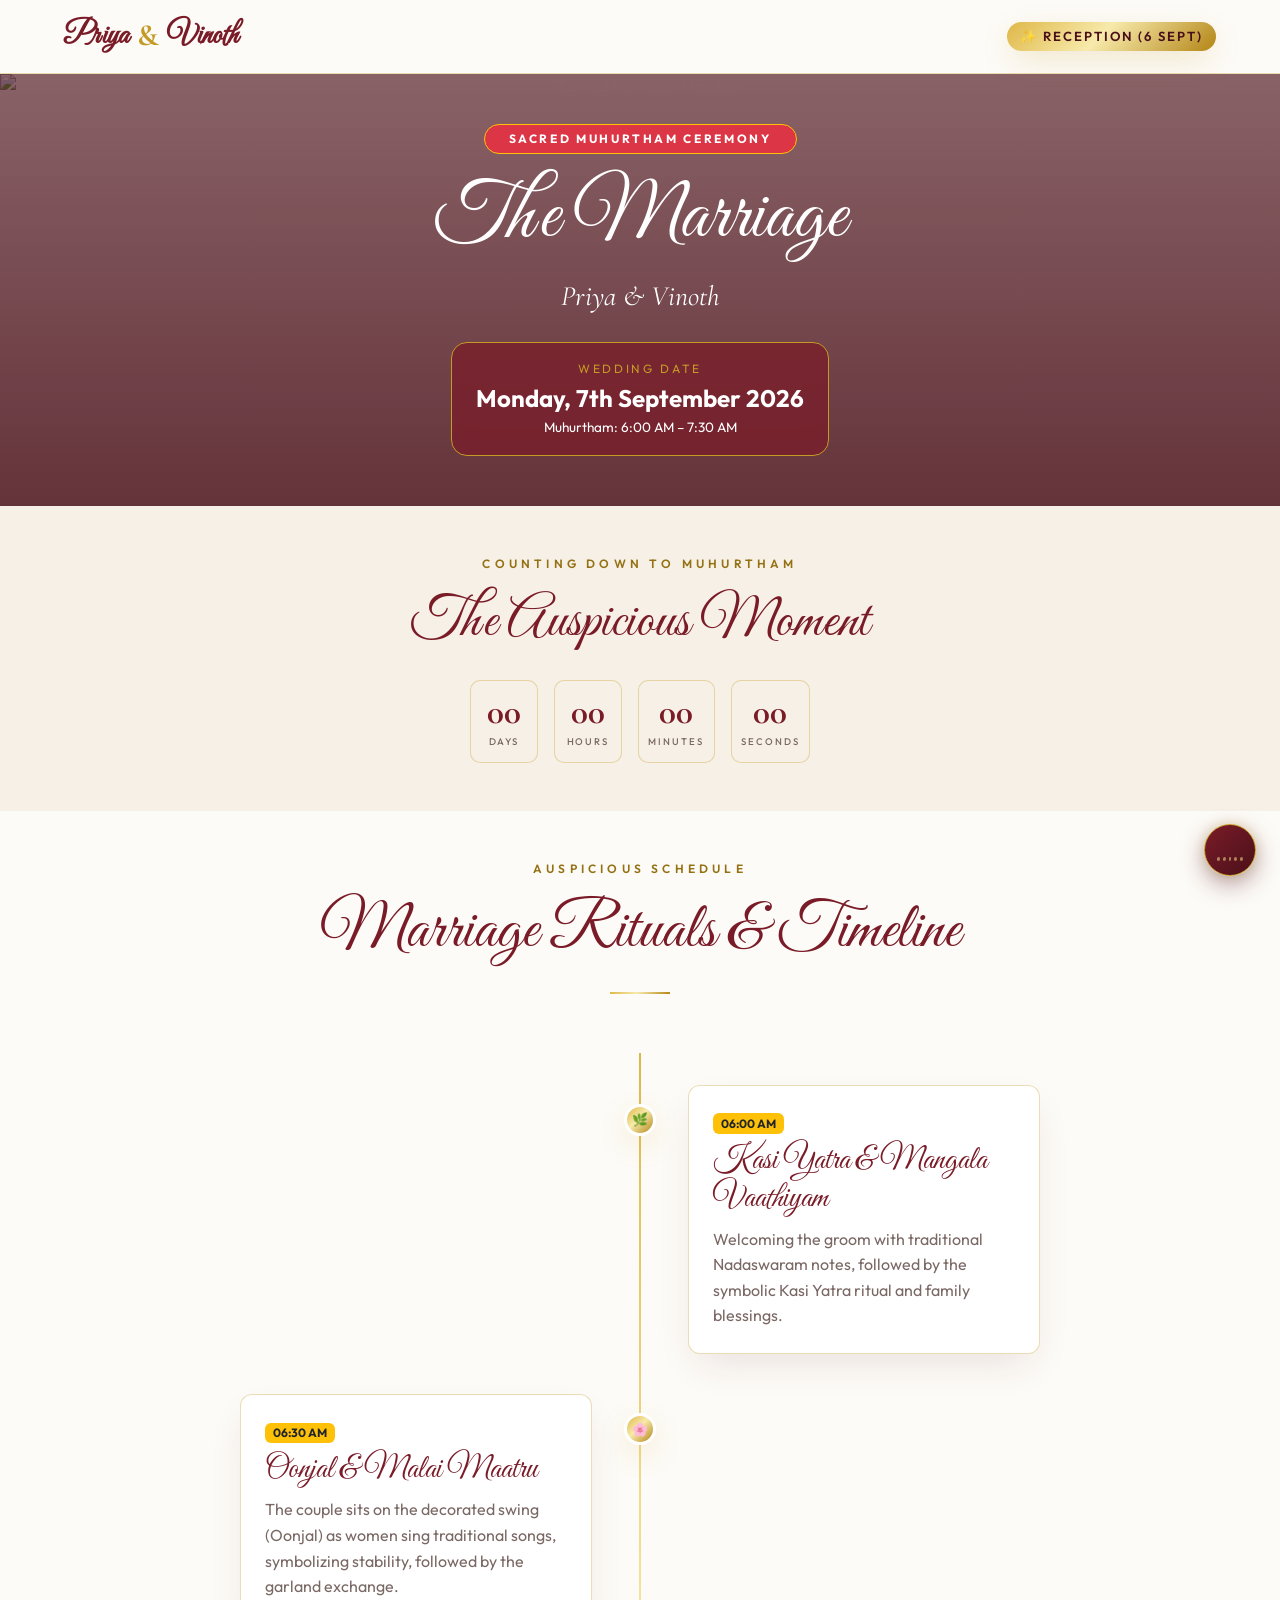
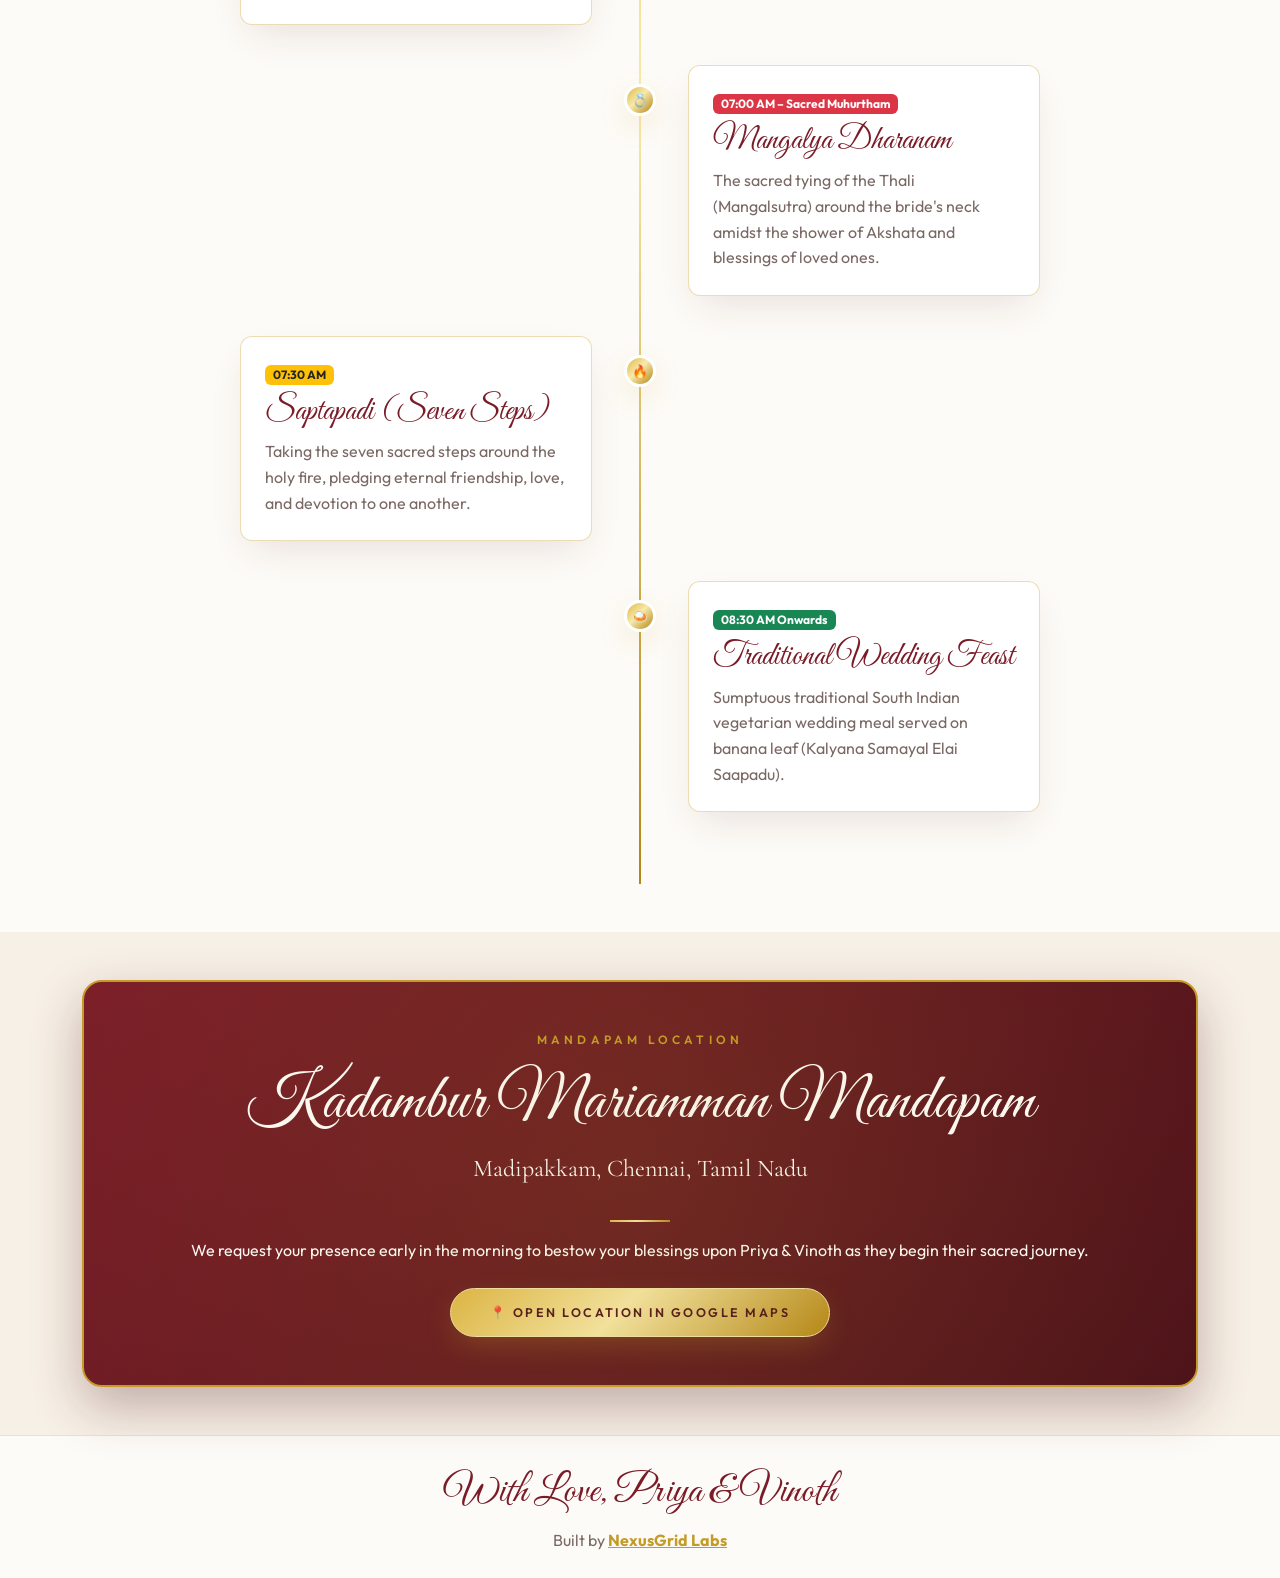
==== marriage.html @ 91f2aab3 "first commit" ====
<!DOCTYPE html>
<html lang="en">
<head>
  <meta charset="UTF-8" />
  <meta name="viewport" content="width=device-width, initial-scale=1.0" />
  <title>Sacred Marriage Ceremony · Priya &amp; Vinoth · 7 Sept 2026</title>
  <meta name="description" content="Join us for the sacred wedding ceremony of Priya and Vinoth on Monday, 7th September 2026 at Kadambur Mariamman Mandapam, Madipakkam, Chennai." />

  <!-- Google Fonts -->
  <link rel="preconnect" href="https://fonts.googleapis.com" />
  <link rel="preconnect" href="https://fonts.gstatic.com" crossorigin />
  <link href="https://fonts.googleapis.com/css2?family=Cinzel+Decorative:wght@600;700&family=Cormorant+Garamond:ital,wght@0,400;0,600;1,400&family=Great+Vibes&family=Outfit:wght@300;400;500;600&display=swap" rel="stylesheet" />

  <!-- Bootstrap 5 -->
  <link rel="stylesheet" href="https://cdn.jsdelivr.net/npm/bootstrap@5.3.3/dist/css/bootstrap.min.css" />

  <!-- Custom styles -->
  <link rel="stylesheet" href="css/style.css" />

  <link rel="icon" href="assets/favicon.ico" />
</head>
<body>

<!-- ═══════════════════════════════════════════════════════
     HEADER NAVIGATION
═══════════════════════════════════════════════════════ -->
<header class="wedding-header">
  <nav class="wedding-nav">
    <a href="index.html" class="nav-brand">
      Priya <span class="amp">&amp;</span> Vinoth
    </a>
    <ul class="nav-links">
      <!-- <li><a href="index.html" class="nav-link-item">Home</a></li> -->
      <li><a href="reception.html" class="nav-link-item nav-badge-reception">✨ Reception (6 Sept)</a></li>
      <!-- <li><a href="marriage.html" class="nav-link-item nav-badge-marriage active">💍 Marriage (7 Sept)</a></li> -->
      <!-- <li><a href="celebration.html" class="nav-link-item">❤️ Guest Book</a></li> -->
    </ul>
  </nav>
</header>


<!-- ═══════════════════════════════════════════════════════
     MARRIAGE HERO BANNER
═══════════════════════════════════════════════════════ -->
<section class="page-hero">
  <img src="assets/images/marriage-hero.png" alt="Sacred Marriage Mandap" />
  <div class="page-hero-overlay"></div>

  <div class="page-hero-content">
    <span class="badge bg-danger px-4 py-2 rounded-pill text-uppercase tracking-widest mb-3 border border-warning">
      Sacred Muhurtham Ceremony
    </span>
    <h1 class="font-script display-1 text-white mb-2">The Marriage</h1>
    <div class="font-serif fs-3 text-gold-light fst-italic">Priya &amp; Vinoth</div>

    <div class="d-inline-flex align-items-center gap-3 mt-4 px-4 py-3 rounded-4" 
         style="background: rgba(122, 28, 40, 0.75); backdrop-filter: blur(10px); border: 1.5px solid var(--gold);">
      <div>
        <div class="tracking-widest text-uppercase text-gold" style="font-size: 0.75rem;">Wedding Date</div>
        <div class="font-body fs-4 text-white fw-bold">Monday, 7th September 2026</div>
        <div class="text-white opacity-85" style="font-size: 0.85rem;">Muhurtham: 6:00 AM – 7:30 AM</div>
      </div>
    </div>
  </div>
</section>


<!-- ═══════════════════════════════════════════════════════
     MARRIAGE COUNTDOWN
═══════════════════════════════════════════════════════ -->
<section class="py-5" style="background: var(--cream);">
  <div class="container text-center">
    <p class="section-label">Counting Down To Muhurtham</p>
    <h2 class="font-script display-4 text-primary">The Auspicious Moment</h2>
    
    <div class="d-flex flex-wrap justify-content-center gap-3 mt-4">
      <div class="countdown-box">
        <div class="countdown-value" id="m-days">00</div>
        <div class="countdown-label">Days</div>
      </div>
      <div class="countdown-box">
        <div class="countdown-value" id="m-hours">00</div>
        <div class="countdown-label">Hours</div>
      </div>
      <div class="countdown-box">
        <div class="countdown-value" id="m-minutes">00</div>
        <div class="countdown-label">Minutes</div>
      </div>
      <div class="countdown-box">
        <div class="countdown-value" id="m-seconds">00</div>
        <div class="countdown-label">Seconds</div>
      </div>
    </div>
  </div>
</section>


<!-- ═══════════════════════════════════════════════════════
     RITUALS TIMELINE
═══════════════════════════════════════════════════════ -->
<section class="py-5">
  <div class="container">
    <div class="text-center mb-5">
      <p class="section-label">Auspicious Schedule</p>
      <h2 class="font-script display-3 text-primary">Marriage Rituals &amp; Timeline</h2>
      <div class="gold-line"></div>
    </div>

    <div class="ritual-timeline">

      <!-- 1: Kasi Yatra -->
      <div class="timeline-item">
        <div class="timeline-dot">🌿</div>
        <div class="timeline-content">
          <div class="badge bg-warning text-dark mb-2">06:00 AM</div>
          <h3 class="font-script fs-2 text-primary">Kasi Yatra &amp; Mangala Vaathiyam</h3>
          <p class="text-muted-fg mb-0">
            Welcoming the groom with traditional Nadaswaram notes, followed by the symbolic Kasi Yatra ritual and family blessings.
          </p>
        </div>
      </div>

      <!-- 2: Oonjal -->
      <div class="timeline-item">
        <div class="timeline-dot">🌸</div>
        <div class="timeline-content">
          <div class="badge bg-warning text-dark mb-2">06:30 AM</div>
          <h3 class="font-script fs-2 text-primary">Oonjal &amp; Malai Maatru</h3>
          <p class="text-muted-fg mb-0">
            The couple sits on the decorated swing (Oonjal) as women sing traditional songs, symbolizing stability, followed by the garland exchange.
          </p>
        </div>
      </div>

      <!-- 3: Muhurtham -->
      <div class="timeline-item">
        <div class="timeline-dot">💍</div>
        <div class="timeline-content">
          <div class="badge bg-danger text-white mb-2">07:00 AM – Sacred Muhurtham</div>
          <h3 class="font-script fs-2 text-primary">Mangalya Dharanam</h3>
          <p class="text-muted-fg mb-0">
            The sacred tying of the Thali (Mangalsutra) around the bride's neck amidst the shower of Akshata and blessings of loved ones.
          </p>
        </div>
      </div>

      <!-- 4: Saptapadi -->
      <div class="timeline-item">
        <div class="timeline-dot">🔥</div>
        <div class="timeline-content">
          <div class="badge bg-warning text-dark mb-2">07:30 AM</div>
          <h3 class="font-script fs-2 text-primary">Saptapadi (Seven Steps)</h3>
          <p class="text-muted-fg mb-0">
            Taking the seven sacred steps around the holy fire, pledging eternal friendship, love, and devotion to one another.
          </p>
        </div>
      </div>

      <!-- 5: Feast -->
      <div class="timeline-item">
        <div class="timeline-dot">🍛</div>
        <div class="timeline-content">
          <div class="badge bg-success text-white mb-2">08:30 AM Onwards</div>
          <h3 class="font-script fs-2 text-primary">Traditional Wedding Feast</h3>
          <p class="text-muted-fg mb-0">
            Sumptuous traditional South Indian vegetarian wedding meal served on banana leaf (Kalyana Samayal Elai Saapadu).
          </p>
        </div>
      </div>

    </div>
  </div>
</section>


<!-- ═══════════════════════════════════════════════════════
     VENUE & MAPS
═══════════════════════════════════════════════════════ -->
<section class="py-5" style="background: var(--cream);">
  <div class="container text-center">
    <div class="venue-card">
      <p class="section-label text-gold">Mandapam Location</p>
      <h2 class="font-script display-3 text-white">Kadambur Mariamman Mandapam</h2>
      <p class="font-serif fs-4 text-white opacity-90 mb-3">Madipakkam, Chennai, Tamil Nadu</p>
      <div class="gold-line my-3"></div>
      <p class="text-gold-light max-w-600 mx-auto mb-4">
        We request your presence early in the morning to bestow your blessings upon Priya &amp; Vinoth as they begin their sacred journey.
      </p>

      <a href="https://maps.google.com/?q=Kadambur+Mariamman+Mandapam+Madipakkam+Chennai" target="_blank" rel="noopener" class="btn-gold">
        📍 Open Location in Google Maps
      </a>
    </div>
  </div>
</section>


<!-- ═══════════════════════════════════════════════════════
     FOOTER & NAV
═══════════════════════════════════════════════════════ -->
  <footer class="py-4 text-center border-top">
    <div class="font-script fs-1 text-primary">With Love, Priya &amp; Vinoth</div>
    <div class="text-muted-fg bold mt-1">Built by <strong><a href="https://nexusgrid.com" target="_blank"
        rel="noopener noreferrer" class="text-decoration-underline" style="color: var(--gold); ">NexusGrid Labs</a></strong></div>
  </footer>

<!-- Background Music Toggle Icon -->
<div id="music-player" role="button" aria-label="Toggle background music" tabindex="0">
  <div id="music-bars">
    <div class="mbar paused"></div>
    <div class="mbar paused"></div>
    <div class="mbar paused"></div>
    <div class="mbar paused"></div>
    <div class="mbar paused"></div>
  </div>
</div>

<!-- Bootstrap JS -->
<script src="https://cdn.jsdelivr.net/npm/bootstrap@5.3.3/dist/js/bootstrap.bundle.min.js"></script>
<!-- Audio Engine -->
<script src="js/audio-player.js"></script>

<script>
  (function() {
    const MARRIAGE_DATE = new Date('2026-09-07T06:00:00');
    function pad(n) { return String(n).padStart(2, '0'); }
    function tick() {
      const diff = Math.max(0, MARRIAGE_DATE.getTime() - Date.now());
      document.getElementById('m-days').textContent    = pad(Math.floor(diff / 86400000));
      document.getElementById('m-hours').textContent   = pad(Math.floor((diff / 3600000) % 24));
      document.getElementById('m-minutes').textContent = pad(Math.floor((diff / 60000) % 60));
      document.getElementById('m-seconds').textContent = pad(Math.floor((diff / 1000) % 60));
    }
    tick();
    setInterval(tick, 1000);
  })();
</script>
</body>
</html>
---- css/style.css ----
/* ============================================================
   Priya & Vinoth Wedding Invitation – Premium CSS Design System
   ============================================================ */

/* ── Design Tokens ── */
:root {
  --primary:           #7a1c28; /* Royal Crimson Maroon */
  --primary-dark:      #4a1019;
  --primary-light:     #9e2a3b;
  --background:        #fdfbf7; /* Silk Cream */
  --foreground:        #2d1b18;
  --muted-foreground:  #7a6864;
  --gold:              #c59b27; /* Rich Royal Gold */
  --gold-light:        #f3e5ab;
  --gold-dark:         #947113;
  --blush:             #ebd5d0;
  --cream:             #f7f0e6;
  --cream-card:        #ffffff;
  --border-gold:       rgba(197, 155, 39, 0.35);
  
  --gradient-gold:     linear-gradient(135deg, #dfb747 0%, #f7eaab 45%, #b38515 100%);
  --gradient-royal:    linear-gradient(135deg, #7a1c28 0%, #4a1019 100%);
  --gradient-blush:    linear-gradient(135deg, #f7ede8 0%, #edd9d4 100%);
  
  --shadow-card:       0 16px 40px -10px rgba(74, 16, 25, 0.12);
  --shadow-gold:       0 10px 30px -5px rgba(197, 155, 39, 0.3);
  --shadow-envelope:   0 25px 50px -12px rgba(60, 10, 20, 0.35);

  --font-display:      'Cinzel Decorative', 'Cormorant Garamond', serif;
  --font-serif:        'Cormorant Garamond', Georgia, serif;
  --font-script:       'Great Vibes', cursive;
  --font-body:         'Outfit', -apple-system, sans-serif;
}

/* ── Base ── */
*, *::before, *::after { box-sizing: border-box; }

html {
  scroll-behavior: smooth;
  font-size: 16px;
}

body {
  background-color: var(--background);
  color: var(--foreground);
  font-family: var(--font-body);
  margin: 0;
  padding: 0;
  min-height: 100vh;
  overflow-x: hidden;
  line-height: 1.6;
}

/* ── Typography Utilities ── */
.font-script  { font-family: var(--font-script); }
.font-display { font-family: var(--font-display); }
.font-serif   { font-family: var(--font-serif); }

.text-gold    { color: var(--gold) !important; }
.text-primary { color: var(--primary) !important; }
.text-muted-fg{ color: var(--muted-foreground) !important; }

.tracking-widest { letter-spacing: 0.22em; }
.tracking-ultra  { letter-spacing: 0.4em; }

/* ── Global Header / Navigation ── */
.wedding-header {
  position: sticky;
  top: 0;
  z-index: 1000;
  background: rgba(253, 251, 247, 0.88);
  backdrop-filter: blur(14px);
  -webkit-backdrop-filter: blur(14px);
  border-bottom: 1px solid var(--border-gold);
  transition: all 0.3s ease;
}

.wedding-nav {
  display: flex;
  align-items: center;
  justify-content: space-between;
  padding: 0.75rem 1.5rem;
  max-width: 1200px;
  margin: 0 auto;
}

.nav-brand {
  font-family: var(--font-script);
  font-size: 1.9rem;
  color: var(--primary);
  text-decoration: none;
  font-weight: bold;
  display: flex;
  align-items: center;
  gap: 0.5rem;
}

.nav-brand span.amp {
  color: var(--gold);
  font-family: var(--font-serif);
}

.nav-links {
  display: flex;
  align-items: center;
  gap: 1.5rem;
  list-style: none;
  margin: 0;
  padding: 0;
}

.nav-link-item {
  font-family: var(--font-body);
  font-size: 0.82rem;
  text-transform: uppercase;
  letter-spacing: 0.15em;
  color: var(--foreground);
  text-decoration: none;
  padding: 0.4rem 0.8rem;
  border-radius: 20px;
  transition: all 0.25s ease;
  font-weight: 500;
}

.nav-link-item:hover, .nav-link-item.active {
  color: var(--primary);
  background: rgba(197, 155, 39, 0.12);
  border: 1px solid var(--border-gold);
}

.nav-badge-marriage {
  background: var(--gradient-royal);
  color: #ffffff !important;
  box-shadow: 0 4px 12px rgba(122, 28, 40, 0.25);
}

.nav-badge-reception {
  background: var(--gradient-gold);
  color: var(--primary-dark) !important;
  box-shadow: var(--shadow-gold);
  font-weight: 600;
}

/* ── Gold Buttons ── */
.btn-gold {
  background: var(--gradient-gold);
  color: var(--primary-dark);
  border: 1px solid var(--gold-light);
  border-radius: 9999px;
  letter-spacing: 0.2em;
  font-size: 0.78rem;
  font-weight: 600;
  text-transform: uppercase;
  padding: 0.85rem 2.4rem;
  transition: all 0.3s cubic-bezier(0.2, 0.8, 0.2, 1);
  box-shadow: var(--shadow-gold);
  cursor: pointer;
  display: inline-flex;
  align-items: center;
  justify-content: center;
  gap: 0.5rem;
  text-decoration: none;
}

.btn-gold:hover {
  transform: translateY(-3px) scale(1.03);
  box-shadow: 0 12px 28px rgba(197, 155, 39, 0.45);
  color: var(--primary-dark);
}

.btn-royal {
  background: var(--gradient-royal);
  color: #ffffff;
  border: 1px solid rgba(255, 255, 255, 0.2);
  border-radius: 9999px;
  letter-spacing: 0.2em;
  font-size: 0.78rem;
  font-weight: 600;
  text-transform: uppercase;
  padding: 0.85rem 2.4rem;
  transition: all 0.3s ease;
  box-shadow: 0 8px 24px rgba(122, 28, 40, 0.3);
  cursor: pointer;
  display: inline-flex;
  align-items: center;
  justify-content: center;
  gap: 0.5rem;
  text-decoration: none;
}

.btn-royal:hover {
  transform: translateY(-3px) scale(1.03);
  box-shadow: 0 12px 28px rgba(122, 28, 40, 0.5);
  color: #ffffff;
}

.btn-outline-gold {
  background: transparent;
  color: var(--primary);
  border: 1.5px solid var(--gold);
  border-radius: 9999px;
  letter-spacing: 0.2em;
  font-size: 0.75rem;
  font-weight: 600;
  text-transform: uppercase;
  padding: 0.75rem 2rem;
  transition: all 0.25s ease;
  text-decoration: none;
  display: inline-flex;
  align-items: center;
  justify-content: center;
  gap: 0.5rem;
}

.btn-outline-gold:hover {
  background: var(--gold);
  color: var(--primary-dark);
  box-shadow: var(--shadow-gold);
}

/* ── Gold Ornaments & Lines ── */
.gold-line {
  display: inline-block;
  width: 60px;
  height: 2px;
  background: var(--gradient-gold);
  vertical-align: middle;
}

.gold-divider {
  display: flex;
  align-items: center;
  justify-content: center;
  gap: 1rem;
  margin: 1.5rem 0;
}

.gold-divider span.icon {
  color: var(--gold);
  font-size: 1.2rem;
}

.section-label {
  font-size: 0.75rem;
  letter-spacing: 0.35em;
  text-transform: uppercase;
  color: var(--gold-dark);
  font-weight: 600;
}

/* ── Floating Music Player Icon ── */
#music-player {
  position: fixed;
  bottom: 1.5rem;
  right: 1.5rem;
  z-index: 9999;
  width: 52px;
  height: 52px;
  border-radius: 50%;
  background: var(--gradient-royal, linear-gradient(135deg, #7a1c28 0%, #4a1019 100%));
  border: 1.5px solid var(--gold, #c59b27);
  box-shadow: 0 8px 24px rgba(74, 16, 25, 0.4), 0 0 12px rgba(197, 155, 39, 0.25);
  display: flex;
  align-items: center;
  justify-content: center;
  cursor: pointer;
  transition: all 0.3s cubic-bezier(0.2, 0.8, 0.2, 1);
  outline: none;
  user-select: none;
}

#music-player:hover,
#music-player:focus-visible {
  transform: scale(1.1);
  box-shadow: 0 12px 30px rgba(74, 16, 25, 0.55), 0 0 18px rgba(197, 155, 39, 0.45);
}

#music-bars {
  display: flex;
  align-items: flex-end;
  justify-content: center;
  gap: 3px;
  height: 22px;
  width: 26px;
}

.mbar {
  width: 3px;
  height: 22px;
  background: var(--gradient-gold, linear-gradient(180deg, #f7eaab 0%, #c59b27 100%));
  border-radius: 3px;
  transition: height 0.3s ease, opacity 0.3s ease;
}

/* Playing state animations for equalizer bars */
.mbar:not(.paused):nth-child(1) { animation: mbarEqualizer1 0.8s ease-in-out infinite alternate; }
.mbar:not(.paused):nth-child(2) { animation: mbarEqualizer2 0.6s ease-in-out infinite alternate 0.15s; }
.mbar:not(.paused):nth-child(3) { animation: mbarEqualizer3 1.0s ease-in-out infinite alternate 0.3s; }
.mbar:not(.paused):nth-child(4) { animation: mbarEqualizer4 0.7s ease-in-out infinite alternate 0.1s; }
.mbar:not(.paused):nth-child(5) { animation: mbarEqualizer5 0.9s ease-in-out infinite alternate 0.25s; }

/* Paused state for equalizer bars */
.mbar.paused {
  animation: none !important;
  height: 4px !important;
  opacity: 0.55;
}

@keyframes mbarEqualizer1 { 0% { height: 4px; } 100% { height: 20px; } }
@keyframes mbarEqualizer2 { 0% { height: 20px; } 100% { height: 6px; } }
@keyframes mbarEqualizer3 { 0% { height: 8px; } 100% { height: 22px; } }
@keyframes mbarEqualizer4 { 0% { height: 21px; } 100% { height: 5px; } }
@keyframes mbarEqualizer5 { 0% { height: 6px; } 100% { height: 18px; } }

/* ── Hero Section (Home) ── */
.hero-section {
  position: relative;
  min-height: 90vh;
  display: flex;
  align-items: center;
  justify-content: center;
  text-align: center;
  padding: 3rem 1rem;
  overflow: hidden;
}

.hero-bg {
  position: absolute;
  inset: 0;
  background-size: cover;
  background-position: center;
  filter: blur(2px) brightness(0.9);
  opacity: 0.25;
  z-index: 0;
}

.hero-overlay {
  position: absolute;
  inset: 0;
  background: radial-gradient(circle at center, rgba(253, 251, 247, 0.6) 0%, rgba(253, 251, 247, 0.95) 100%);
  z-index: 1;
}

.hero-content {
  position: relative;
  z-index: 2;
  max-width: 750px;
  width: 100%;
}

/* ── Floating Petals ── */
.petal {
  position: absolute;
  font-size: 1.4rem;
  color: rgba(229, 169, 169, 0.6);
  pointer-events: none;
  animation: floatPetal 8s linear infinite;
  z-index: 1;
}

@keyframes floatPetal {
  0% { transform: translateY(-10vh) rotate(0deg) scale(0.8); opacity: 0; }
  10% { opacity: 0.8; }
  90% { opacity: 0.8; }
  100% { transform: translateY(105vh) rotate(360deg) scale(1.2); opacity: 0; }
}

/* ── Envelope Stage ── */
.envelope-stage {
  perspective: 1200px;
  width: min(440px, 92vw);
  height: 290px;
  margin: 0 auto;
  position: relative;
}

.env-card {
  position: absolute;
  inset: 18px;
  background: #ffffff;
  border-radius: 12px;
  border: 1px solid var(--border-gold);
  box-shadow: var(--shadow-card);
  display: flex;
  flex-direction: column;
  align-items: center;
  justify-content: center;
  z-index: 1;
  transition: transform 1.1s cubic-bezier(0.34, 1.56, 0.64, 1);
  transform: translateY(0) scale(0.98);
}

.env-card.open {
  transform: translateY(-240px) scale(1.05);
  z-index: 5;
}

.env-body {
  position: absolute;
  inset: 0;
  border-radius: 12px;
  background: var(--gradient-blush);
  border: 1px solid var(--border-gold);
  box-shadow: var(--shadow-envelope);
  z-index: 2;
}

.env-flap {
  position: absolute;
  top: 0; left: 0; right: 0;
  height: 52%;
  transform-origin: top center;
  transition: transform 0.8s ease-in-out;
  background: linear-gradient(135deg, #e5a9a9, #c57b7b);
  clip-path: polygon(0 0, 100% 0, 50% 100%);
  box-shadow: 0 4px 15px rgba(0,0,0,0.15);
  z-index: 3;
}

.env-flap.open {
  transform: rotateX(-180deg);
  z-index: 1;
  box-shadow: none;
}

.env-seal {
  position: absolute;
  left: 50%;
  top: 44%;
  transform: translate(-50%, -50%);
  width: 68px;
  height: 68px;
  border-radius: 50%;
  background: radial-gradient(circle at 35% 35%, #a82d3f, #54111c);
  border: 2px solid var(--gold);
  box-shadow: 0 8px 24px rgba(84, 17, 28, 0.5), inset 0 -3px 8px rgba(0,0,0,0.3);
  color: var(--gold-light);
  font-size: 1.6rem;
  border: none;
  cursor: pointer;
  z-index: 4;
  transition: all 0.3s ease;
  animation: pulseSeal 2s infinite alternate;
}

.env-seal:hover {
  transform: translate(-50%, -50%) scale(1.12);
  box-shadow: 0 12px 30px rgba(84, 17, 28, 0.7);
}

@keyframes pulseSeal {
  0% { box-shadow: 0 6px 20px rgba(122, 28, 40, 0.4); }
  100% { box-shadow: 0 12px 32px rgba(122, 28, 40, 0.8), 0 0 15px var(--gold); }
}

/* ── Section States ── */
#invite-initial  { display: block; }
#invite-details  { display: none; }
#post-hero-sections { display: none; }

#invite-details.show  { display: block; }
#post-hero-sections.show { display: block; }

.fade-in-up {
  animation: fadeInUp 0.8s cubic-bezier(0.16, 1, 0.3, 1) both;
}

@keyframes fadeInUp {
  from { opacity: 0; transform: translateY(40px); }
  to   { opacity: 1; transform: translateY(0); }
}

/* ── Dual Countdown Cards ── */
.countdown-section {
  padding: 3.5rem 1rem;
  background: linear-gradient(180deg, var(--background) 0%, var(--cream) 100%);
}

.event-countdown-wrapper {
  background: #ffffff;
  border: 1px solid var(--border-gold);
  border-radius: 16px;
  padding: 2rem 1.5rem;
  box-shadow: var(--shadow-card);
  height: 100%;
}

.countdown-box-grid {
  display: flex;
  justify-content: center;
  gap: 0.75rem;
  margin-top: 1.25rem;
}

.countdown-box {
  background: var(--cream);
  border: 1px solid var(--border-gold);
  border-radius: 10px;
  padding: 0.8rem 0.6rem;
  min-width: 68px;
  text-align: center;
}

.countdown-value {
  font-family: var(--font-serif);
  font-size: 2.2rem;
  font-weight: 700;
  color: var(--primary);
  line-height: 1;
}

.countdown-label {
  font-size: 0.6rem;
  letter-spacing: 0.2em;
  text-transform: uppercase;
  color: var(--muted-foreground);
  margin-top: 0.3rem;
  font-weight: 500;
}

/* ── Event Navigation Cards ── */
.event-card {
  background: #ffffff;
  border: 1.5px solid var(--border-gold);
  border-radius: 16px;
  overflow: hidden;
  box-shadow: var(--shadow-card);
  transition: all 0.35s ease;
  height: 100%;
  display: flex;
  flex-direction: column;
}

.event-card:hover {
  transform: translateY(-8px);
  border-color: var(--gold);
  box-shadow: 0 20px 40px rgba(122, 28, 40, 0.18);
}

.event-card-img-wrapper {
  position: relative;
  height: 220px;
  overflow: hidden;
}

.event-card-img-wrapper img {
  width: 100%;
  height: 100%;
  object-fit: cover;
  transition: transform 0.6s ease;
}

.event-card:hover .event-card-img-wrapper img {
  transform: scale(1.08);
}

.event-card-badge {
  position: absolute;
  top: 1rem;
  right: 1rem;
  background: rgba(122, 28, 40, 0.85);
  backdrop-filter: blur(8px);
  color: var(--gold-light);
  padding: 0.4rem 0.9rem;
  border-radius: 20px;
  font-size: 0.72rem;
  letter-spacing: 0.15em;
  text-transform: uppercase;
  border: 1px solid var(--gold);
}

.event-card-body {
  padding: 1.8rem;
  display: flex;
  flex-direction: column;
  flex-grow: 1;
}

/* ── Venue Card ── */
.venue-card {
  background: var(--gradient-royal);
  color: #ffffff;
  border: 2px solid var(--gold);
  border-radius: 20px;
  padding: 3rem 2rem;
  box-shadow: 0 20px 50px rgba(74, 16, 25, 0.3);
  position: relative;
  overflow: hidden;
}

.venue-card::before {
  content: '';
  position: absolute;
  top: -50%; left: -50%;
  width: 200%; height: 200%;
  background: radial-gradient(circle, rgba(197, 155, 39, 0.15) 0%, transparent 60%);
  pointer-events: none;
}

/* ── Dedicated Page Hero Headers ── */
.page-hero {
  position: relative;
  min-height: 48vh;
  display: flex;
  align-items: center;
  justify-content: center;
  text-align: center;
  color: #ffffff;
  overflow: hidden;
}

.page-hero img {
  position: absolute;
  inset: 0;
  width: 100%;
  height: 100%;
  object-fit: cover;
}

.page-hero-overlay {
  position: absolute;
  inset: 0;
  background: linear-gradient(180deg, rgba(74, 16, 25, 0.65) 0%, rgba(74, 16, 25, 0.85) 100%);
}

.page-hero-content {
  position: relative;
  z-index: 2;
  max-width: 800px;
  padding: 3rem 1.5rem;
}

/* ── Ritual & Event Timeline ── */
.ritual-timeline {
  position: relative;
  max-width: 800px;
  margin: 0 auto;
  padding: 2rem 0;
}

.ritual-timeline::before {
  content: '';
  position: absolute;
  left: 50%;
  top: 0;
  bottom: 0;
  width: 2px;
  background: var(--gradient-gold);
  transform: translateX(-50%);
}

.timeline-item {
  position: relative;
  margin-bottom: 2.5rem;
  display: flex;
  justify-content: flex-end;
  padding-left: 50%;
}

.timeline-item:nth-child(even) {
  justify-content: flex-start;
  padding-left: 0;
  padding-right: 50%;
}

.timeline-dot {
  position: absolute;
  left: 50%;
  top: 1.2rem;
  transform: translateX(-50%);
  width: 32px;
  height: 32px;
  border-radius: 50%;
  background: var(--gradient-gold);
  border: 3px solid #ffffff;
  box-shadow: var(--shadow-gold);
  display: flex;
  align-items: center;
  justify-content: center;
  font-size: 0.8rem;
  z-index: 2;
}

.timeline-content {
  background: #ffffff;
  border: 1px solid var(--border-gold);
  border-radius: 12px;
  padding: 1.5rem;
  box-shadow: var(--shadow-card);
  width: 88%;
}

/* ── Guest Book ── */
.wish-item {
  background: #ffffff;
  border: 1px solid var(--border-gold);
  border-radius: 12px;
  padding: 1.25rem 1.5rem;
  box-shadow: var(--shadow-card);
  margin-bottom: 1rem;
}

.wish-author {
  font-weight: 600;
  color: var(--primary);
  font-size: 1.05rem;
}

.wish-time {
  font-size: 0.72rem;
  color: var(--muted-foreground);
}

.wish-text {
  font-family: var(--font-serif);
  font-style: italic;
  font-size: 1.05rem;
  color: var(--foreground);
  margin-top: 0.5rem;
}

/* ── Forms ── */
.wedding-input {
  background: var(--cream);
  border: 1.5px solid var(--border-gold);
  border-radius: 8px;
  padding: 0.85rem 1.1rem;
  width: 100%;
  font-family: var(--font-body);
  font-size: 0.95rem;
  color: var(--foreground);
  outline: none;
  transition: all 0.25s ease;
}

.wedding-input:focus {
  background: #ffffff;
  border-color: var(--gold);
  box-shadow: 0 0 0 3px rgba(197, 155, 39, 0.2);
}

/* ── Media Queries ── */
@media (max-width: 768px) {
  .wedding-nav {
    flex-direction: column;
    gap: 0.8rem;
  }
  
  .nav-links {
    gap: 0.5rem;
    flex-wrap: wrap;
    justify-content: center;
  }

  .nav-link-item {
    font-size: 0.72rem;
    padding: 0.3rem 0.6rem;
  }

  .ritual-timeline::before {
    left: 20px;
  }

  .timeline-item, .timeline-item:nth-child(even) {
    padding-left: 50px;
    padding-right: 0;
    justify-content: flex-start;
  }

  .timeline-dot {
    left: 20px;
  }

  .timeline-content {
    width: 100%;
  }

  #music-player {
    bottom: 1rem;
    right: 1rem;
    width: 46px;
    height: 46px;
  }
}
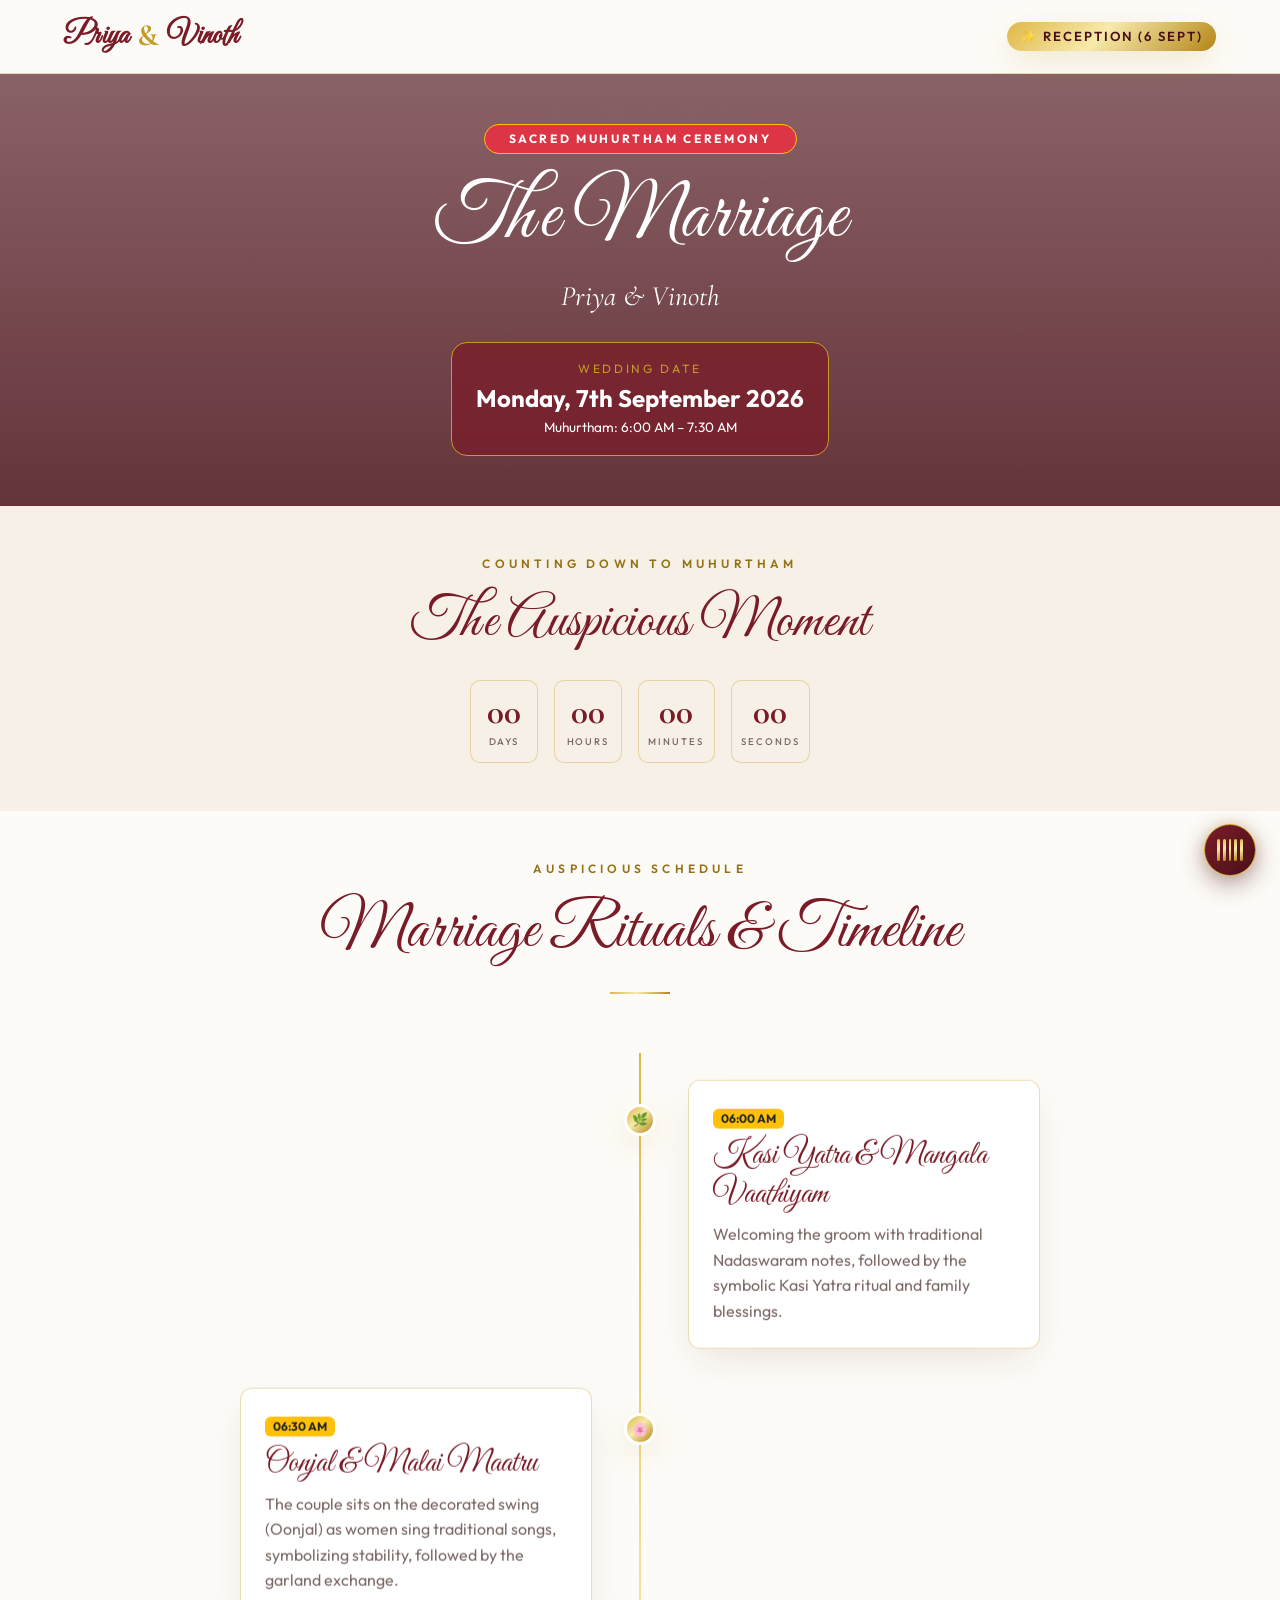
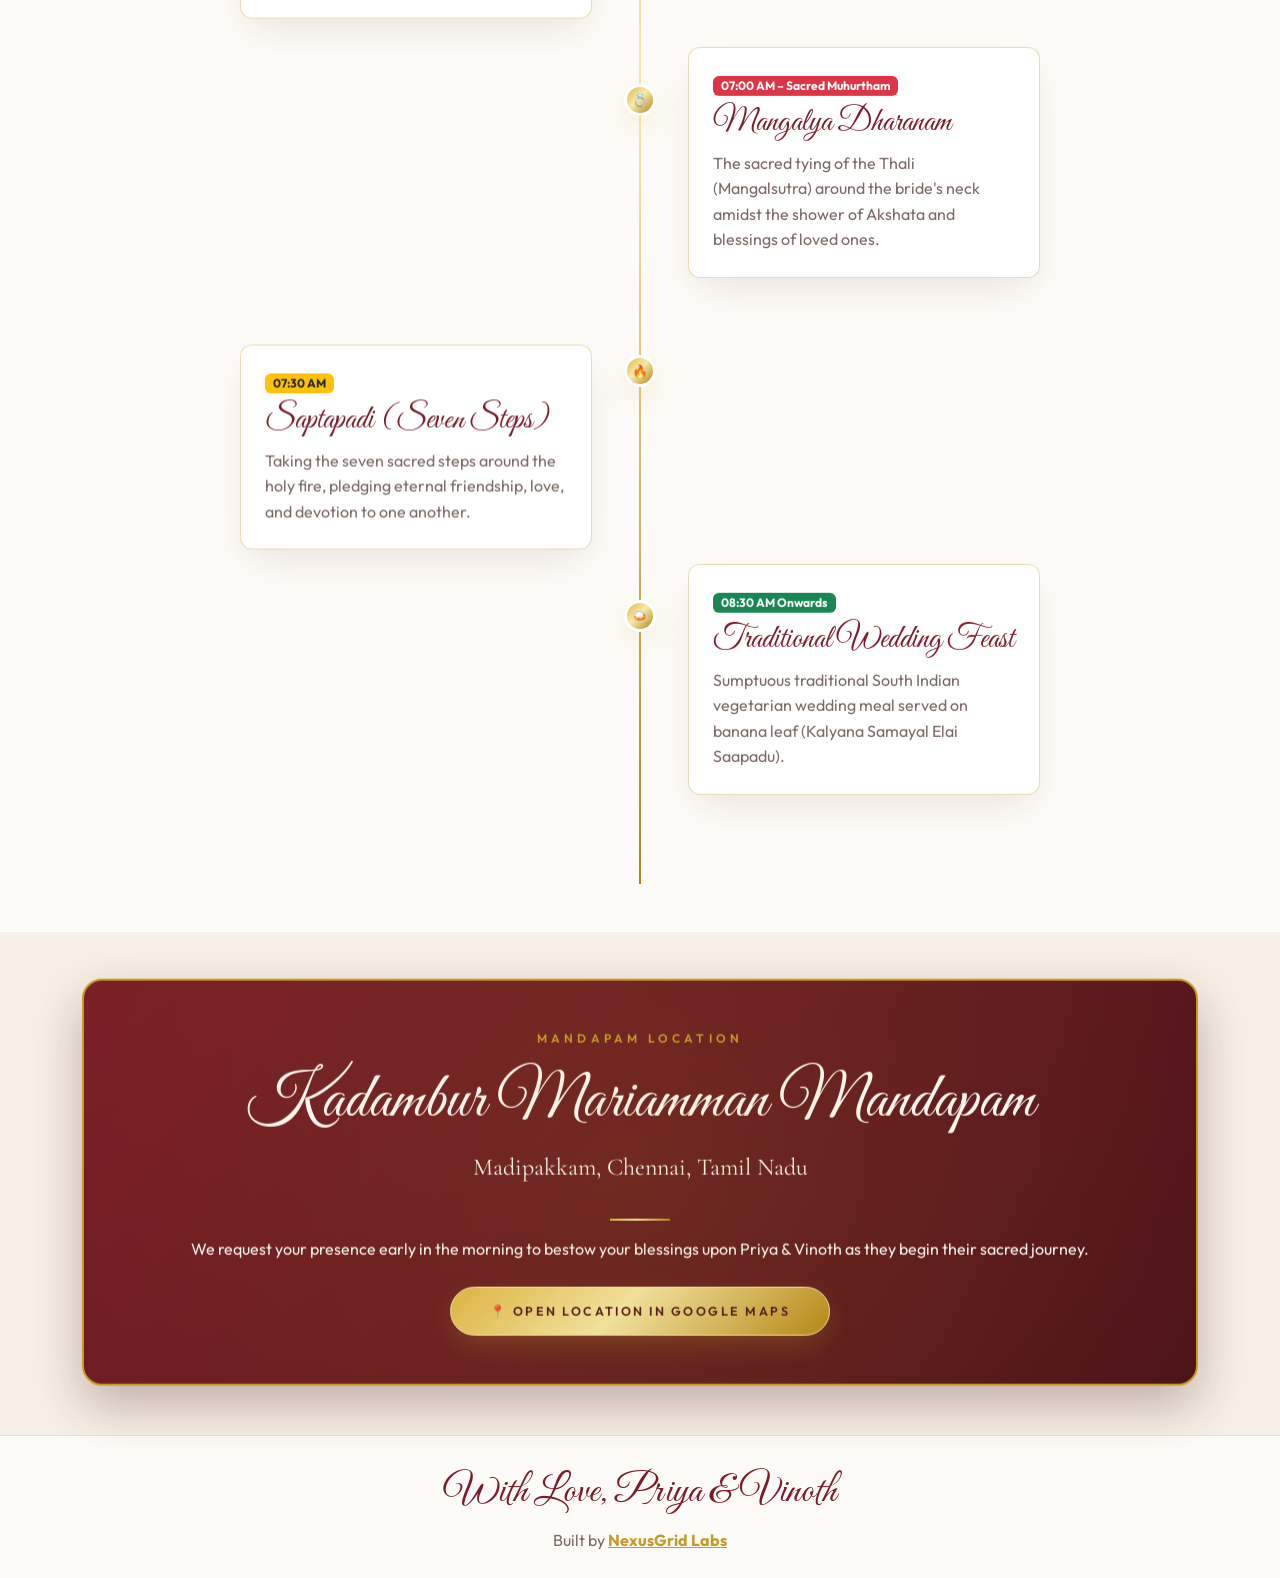
==== commit e84d6d00: "Bug Fixed" ====
--- a/marriage.html
+++ b/marriage.html
@@ -219,6 +219,8 @@
 <script src="https://cdn.jsdelivr.net/npm/bootstrap@5.3.3/dist/js/bootstrap.bundle.min.js"></script>
 <!-- Audio Engine -->
 <script src="js/audio-player.js"></script>
+<!-- Parallax Engine -->
+<script src="js/parallax.js"></script>
 
 <script>
   (function() {
--- a/css/style.css
+++ b/css/style.css
@@ -326,12 +326,19 @@
 
 .hero-bg {
   position: absolute;
-  inset: 0;
+  inset: -10% 0 -10% 0;
   background-size: cover;
   background-position: center;
   filter: blur(2px) brightness(0.9);
   opacity: 0.25;
   z-index: 0;
+  will-change: transform;
+}
+
+.parallax-card {
+  will-change: transform;
+  transform-style: preserve-3d;
+  transition: box-shadow 0.3s ease, border-color 0.3s ease;
 }
 
 .hero-overlay {
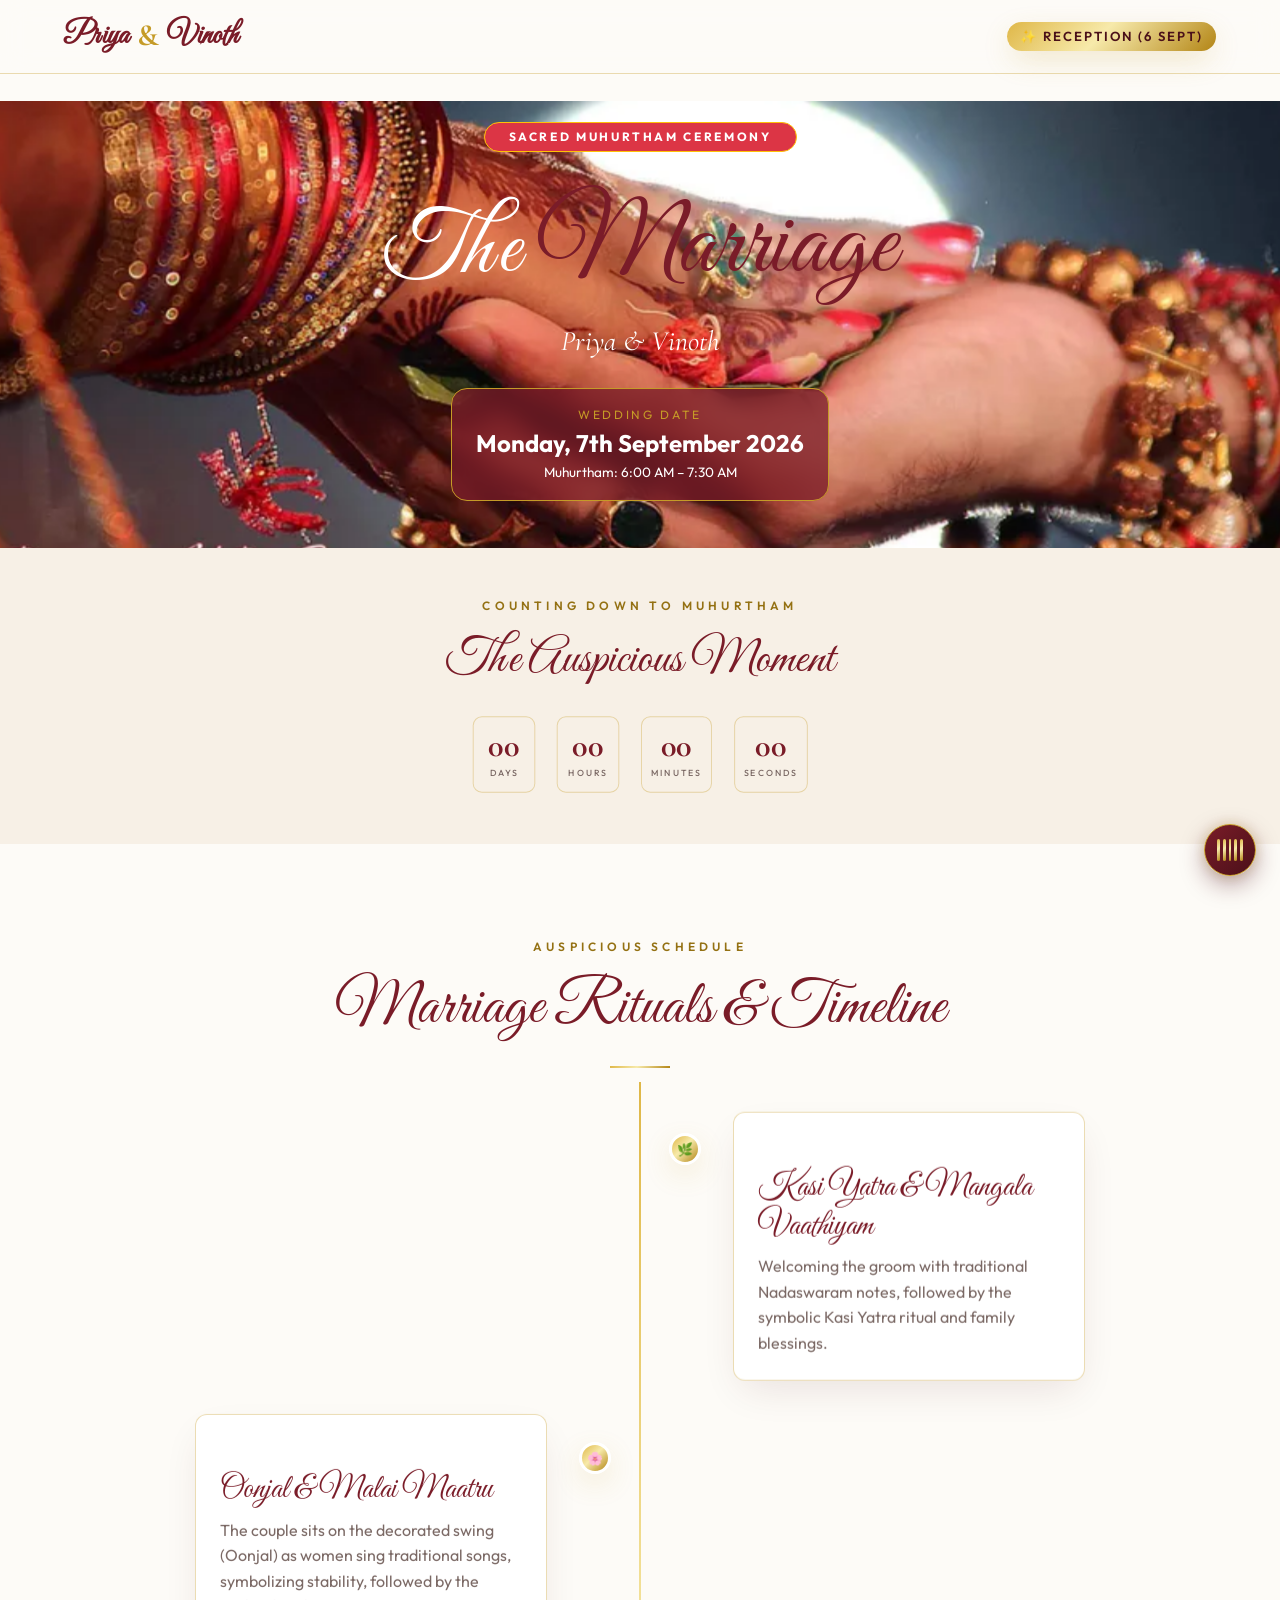
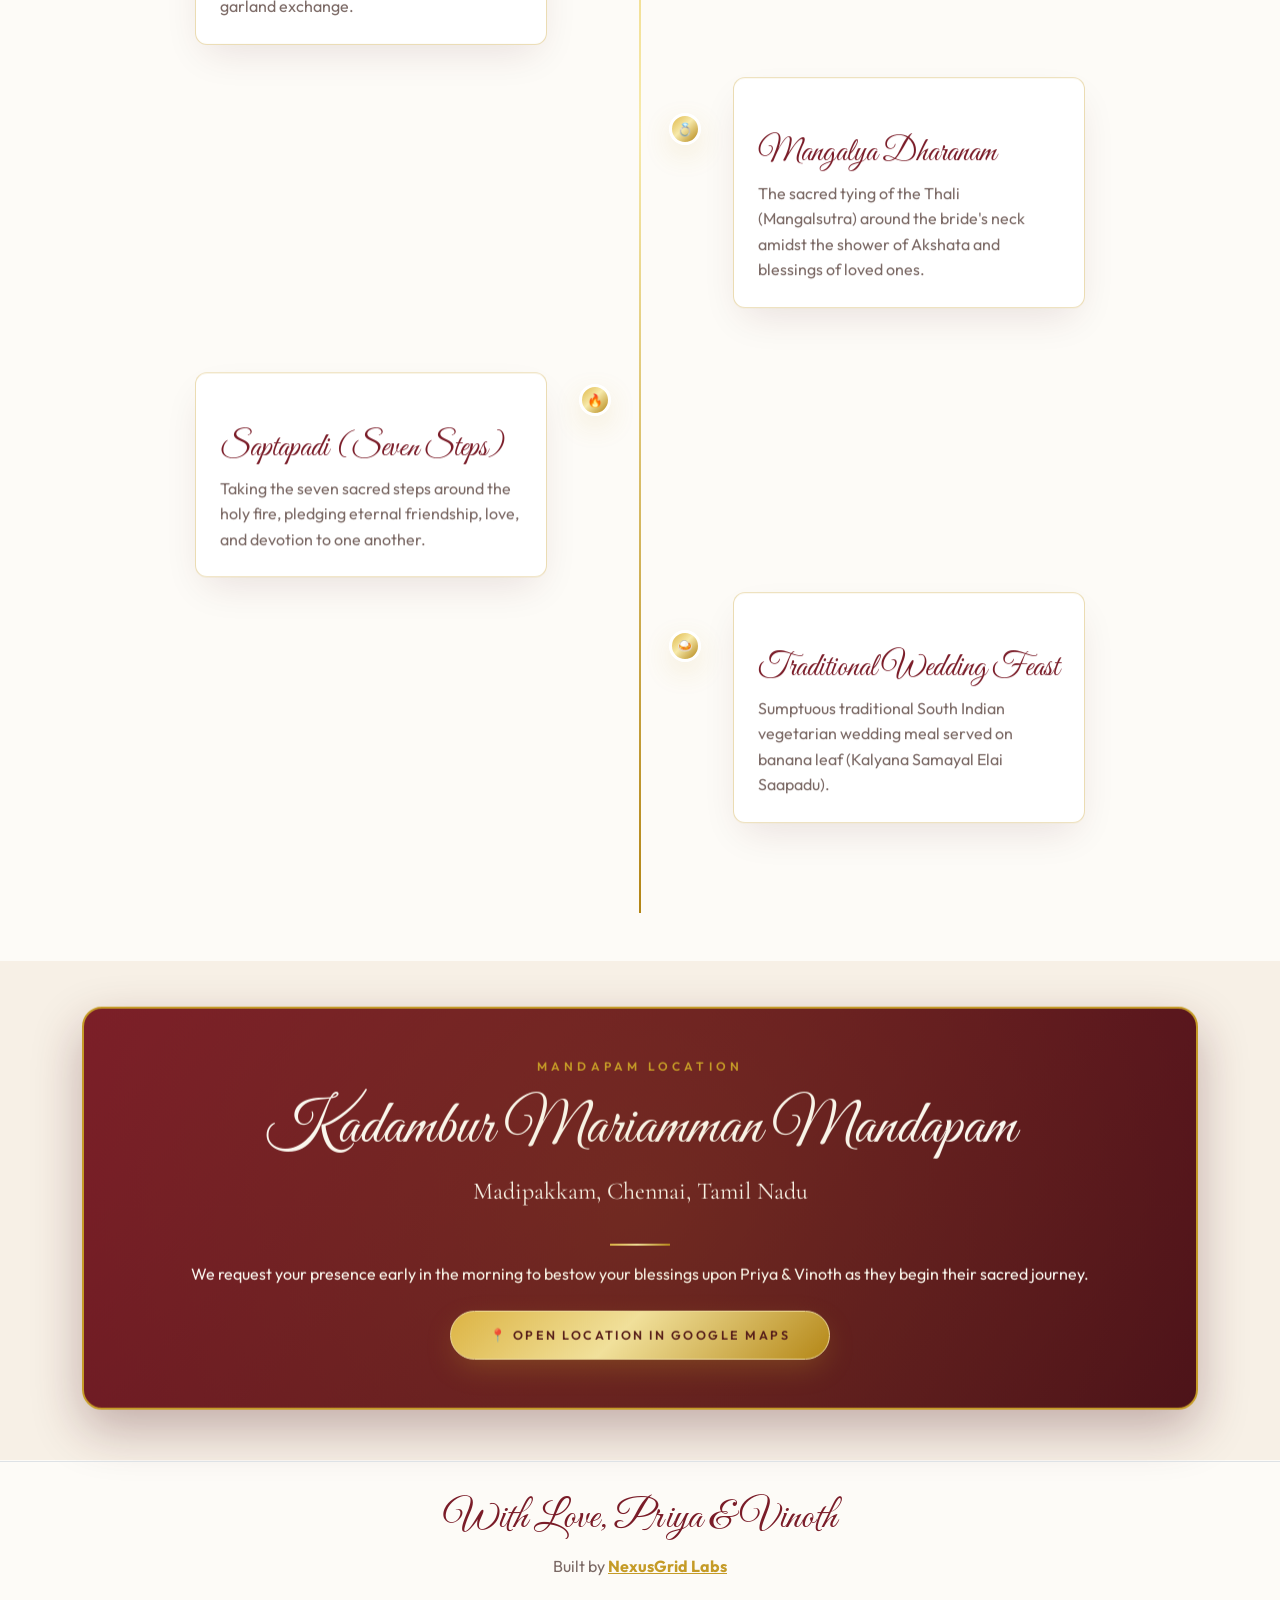
==== commit 8d3633fc: "Song Updated" ====
--- a/marriage.html
+++ b/marriage.html
@@ -43,18 +43,18 @@
      MARRIAGE HERO BANNER
 ═══════════════════════════════════════════════════════ -->
 <section class="page-hero">
-  <img src="assets/images/marriage-hero.png" alt="Sacred Marriage Mandap" />
-  <div class="page-hero-overlay"></div>
-
-  <div class="page-hero-content">
+  <img src="assets/images/vg.webp" alt="Sacred Marriage Mandap" />
+  <!-- <div class="page-hero-overlay"></div> -->
+
+  <div class="page-hero-content scroll-fade-down">
     <span class="badge bg-danger px-4 py-2 rounded-pill text-uppercase tracking-widest mb-3 border border-warning">
       Sacred Muhurtham Ceremony
     </span>
-    <h1 class="font-script display-1 text-white mb-2">The Marriage</h1>
+    <h1 class="font-script display-1 text-white mb-2 mt-3">The <span style="color: rgb(122, 28, 41); font-size: larger; ">Marriage</span> </h1>
     <div class="font-serif fs-3 text-gold-light fst-italic">Priya &amp; Vinoth</div>
 
-    <div class="d-inline-flex align-items-center gap-3 mt-4 px-4 py-3 rounded-4" 
-         style="background: rgba(122, 28, 40, 0.75); backdrop-filter: blur(10px); border: 1.5px solid var(--gold);">
+    <div class="d-inline-flex align-items-center gap-3 mt-4 px-3 px-sm-4 py-3 rounded-4 mw-100" 
+         style="background: rgba(122, 28, 40, 0.75); backdrop-filter: blur(10px); border: 1.5px solid var(--gold); max-width: 100%;">
       <div>
         <div class="tracking-widest text-uppercase text-gold" style="font-size: 0.75rem;">Wedding Date</div>
         <div class="font-body fs-4 text-white fw-bold">Monday, 7th September 2026</div>
@@ -68,25 +68,25 @@
 <!-- ═══════════════════════════════════════════════════════
      MARRIAGE COUNTDOWN
 ═══════════════════════════════════════════════════════ -->
-<section class="py-5" style="background: var(--cream);">
+<section class="py-5 scroll-fade-up" style="background: var(--cream);">
   <div class="container text-center">
     <p class="section-label">Counting Down To Muhurtham</p>
     <h2 class="font-script display-4 text-primary">The Auspicious Moment</h2>
     
     <div class="d-flex flex-wrap justify-content-center gap-3 mt-4">
-      <div class="countdown-box">
+      <div class="countdown-box scroll-fade-zoom delay-1">
         <div class="countdown-value" id="m-days">00</div>
         <div class="countdown-label">Days</div>
       </div>
-      <div class="countdown-box">
+      <div class="countdown-box scroll-fade-zoom delay-2">
         <div class="countdown-value" id="m-hours">00</div>
         <div class="countdown-label">Hours</div>
       </div>
-      <div class="countdown-box">
+      <div class="countdown-box scroll-fade-zoom delay-3">
         <div class="countdown-value" id="m-minutes">00</div>
         <div class="countdown-label">Minutes</div>
       </div>
-      <div class="countdown-box">
+      <div class="countdown-box scroll-fade-zoom delay-4">
         <div class="countdown-value" id="m-seconds">00</div>
         <div class="countdown-label">Seconds</div>
       </div>
@@ -100,7 +100,7 @@
 ═══════════════════════════════════════════════════════ -->
 <section class="py-5">
   <div class="container">
-    <div class="text-center mb-5">
+    <div class="text-center mb-5 scroll-fade-up">
       <p class="section-label">Auspicious Schedule</p>
       <h2 class="font-script display-3 text-primary">Marriage Rituals &amp; Timeline</h2>
       <div class="gold-line"></div>
@@ -109,7 +109,7 @@
     <div class="ritual-timeline">
 
       <!-- 1: Kasi Yatra -->
-      <div class="timeline-item">
+      <div class="timeline-item scroll-fade-right">
         <div class="timeline-dot">🌿</div>
         <div class="timeline-content">
           <div class="badge bg-warning text-dark mb-2">06:00 AM</div>
@@ -121,7 +121,7 @@
       </div>
 
       <!-- 2: Oonjal -->
-      <div class="timeline-item">
+      <div class="timeline-item scroll-fade-left">
         <div class="timeline-dot">🌸</div>
         <div class="timeline-content">
           <div class="badge bg-warning text-dark mb-2">06:30 AM</div>
@@ -133,7 +133,7 @@
       </div>
 
       <!-- 3: Muhurtham -->
-      <div class="timeline-item">
+      <div class="timeline-item scroll-fade-right">
         <div class="timeline-dot">💍</div>
         <div class="timeline-content">
           <div class="badge bg-danger text-white mb-2">07:00 AM – Sacred Muhurtham</div>
@@ -145,7 +145,7 @@
       </div>
 
       <!-- 4: Saptapadi -->
-      <div class="timeline-item">
+      <div class="timeline-item scroll-fade-left">
         <div class="timeline-dot">🔥</div>
         <div class="timeline-content">
           <div class="badge bg-warning text-dark mb-2">07:30 AM</div>
@@ -157,7 +157,7 @@
       </div>
 
       <!-- 5: Feast -->
-      <div class="timeline-item">
+      <div class="timeline-item scroll-fade-right">
         <div class="timeline-dot">🍛</div>
         <div class="timeline-content">
           <div class="badge bg-success text-white mb-2">08:30 AM Onwards</div>
@@ -178,7 +178,7 @@
 ═══════════════════════════════════════════════════════ -->
 <section class="py-5" style="background: var(--cream);">
   <div class="container text-center">
-    <div class="venue-card">
+    <div class="venue-card scroll-fade-zoom">
       <p class="section-label text-gold">Mandapam Location</p>
       <h2 class="font-script display-3 text-white">Kadambur Mariamman Mandapam</h2>
       <p class="font-serif fs-4 text-white opacity-90 mb-3">Madipakkam, Chennai, Tamil Nadu</p>
--- a/css/style.css
+++ b/css/style.css
@@ -746,46 +746,245 @@
   box-shadow: 0 0 0 3px rgba(197, 155, 39, 0.2);
 }
 
-/* ── Media Queries ── */
+/* ── Fluid Typography & Scaling ── */
+.display-1 { font-size: clamp(2.4rem, 7.5vw, 5.5rem) !important; }
+.display-2 { font-size: clamp(2.1rem, 6.5vw, 4.5rem) !important; }
+.display-3 { font-size: clamp(1.8rem, 5.5vw, 3.8rem) !important; }
+.display-4 { font-size: clamp(1.6rem, 4.5vw, 3.0rem) !important; }
+
+/* ── Universal Media Queries & Breakpoints ── */
+
+/* Tablet & Mobile Navigation & Components (< 768px) */
 @media (max-width: 768px) {
   .wedding-nav {
     flex-direction: column;
-    gap: 0.8rem;
+    gap: 0.7rem;
+    padding: 0.6rem 1rem;
   }
   
+  .nav-brand {
+    font-size: 1.6rem;
+  }
+
   .nav-links {
-    gap: 0.5rem;
+    gap: 0.4rem;
     flex-wrap: wrap;
     justify-content: center;
   }
 
   .nav-link-item {
     font-size: 0.72rem;
-    padding: 0.3rem 0.6rem;
+    padding: 0.35rem 0.7rem;
+  }
+
+  .venue-card {
+    padding: 2.2rem 1.4rem;
+    border-radius: 16px;
+  }
+
+  .event-card-body {
+    padding: 1.4rem 1.2rem;
   }
 
   .ritual-timeline::before {
-    left: 20px;
+    left: 18px;
   }
 
   .timeline-item, .timeline-item:nth-child(even) {
-    padding-left: 50px;
+    padding-left: 48px;
     padding-right: 0;
     justify-content: flex-start;
+    margin-bottom: 1.75rem;
   }
 
   .timeline-dot {
-    left: 20px;
+    left: 18px;
+    width: 28px;
+    height: 28px;
+    font-size: 0.75rem;
   }
 
   .timeline-content {
     width: 100%;
+    padding: 1.15rem;
   }
 
   #music-player {
     bottom: 1rem;
     right: 1rem;
-    width: 46px;
-    height: 46px;
-  }
-}
+    width: 44px;
+    height: 44px;
+  }
+
+  #music-bars {
+    height: 18px;
+    width: 22px;
+  }
+}
+
+/* Mobile Devices (< 576px) */
+@media (max-width: 576px) {
+  .btn-gold, .btn-royal, .btn-outline-gold {
+    padding: 0.75rem 1.4rem;
+    font-size: 0.72rem;
+    letter-spacing: 0.14em;
+    width: 100%;
+  }
+
+  .gold-divider {
+    margin: 1rem 0;
+  }
+}
+
+/* Small Smartphone Viewports (< 480px) */
+@media (max-width: 480px) {
+  .hero-section {
+    min-height: 85vh;
+    padding: 2rem 0.5rem;
+  }
+
+  .envelope-stage {
+    width: min(330px, 94vw);
+    height: 235px;
+  }
+
+  .env-card {
+    inset: 12px;
+  }
+
+  .env-card.open {
+    transform: translateY(-165px) scale(1.02);
+  }
+
+  .env-seal {
+    width: 56px;
+    height: 56px;
+    font-size: 1.3rem;
+  }
+
+  .page-hero {
+    min-height: 42vh;
+  }
+
+  .page-hero-content {
+    padding: 2rem 1rem;
+  }
+
+  .countdown-box-grid,
+  .d-flex.flex-wrap.justify-content-center.gap-3 {
+    gap: 0.4rem !important;
+  }
+
+  .countdown-box {
+    min-width: 58px;
+    padding: 0.55rem 0.35rem;
+    border-radius: 8px;
+  }
+
+  .countdown-value {
+    font-size: 1.55rem;
+  }
+
+  .countdown-label {
+    font-size: 0.52rem;
+    letter-spacing: 0.12em;
+  }
+
+  .venue-card {
+    padding: 1.75rem 1rem;
+  }
+
+  .section-label {
+    font-size: 0.68rem;
+    letter-spacing: 0.22em;
+  }
+}
+
+/* Extra-Small Mobile Screens (< 360px) */
+@media (max-width: 360px) {
+  .envelope-stage {
+    width: 290px;
+    height: 215px;
+  }
+
+  .env-card.open {
+    transform: translateY(-145px) scale(1.0);
+  }
+
+  .countdown-box {
+    min-width: 52px;
+    padding: 0.45rem 0.25rem;
+  }
+
+  .countdown-value {
+    font-size: 1.35rem;
+  }
+}
+
+/* ═══════════════════════════════════════════════════════
+   SCROLLING FADE-IN & FADE-OUT ENGINE STYLES
+   ═══════════════════════════════════════════════════════ */
+.scroll-fade {
+  opacity: 0;
+  transform: translateY(35px) scale(0.98);
+  transition: opacity 0.75s cubic-bezier(0.16, 1, 0.3, 1), 
+              transform 0.75s cubic-bezier(0.16, 1, 0.3, 1);
+  will-change: opacity, transform;
+}
+
+/* Visible State when scrolled into view */
+.scroll-fade.scroll-visible {
+  opacity: 1;
+  transform: translateY(0) scale(1);
+}
+
+/* Fade Direction Variants */
+.scroll-fade-up {
+  transform: translateY(45px);
+}
+
+.scroll-fade-down {
+  transform: translateY(-45px);
+}
+
+.scroll-fade-left {
+  transform: translateX(-45px);
+}
+
+.scroll-fade-right {
+  transform: translateX(45px);
+}
+
+.scroll-fade-zoom {
+  transform: scale(0.92);
+}
+
+.scroll-fade-up.scroll-visible,
+.scroll-fade-down.scroll-visible,
+.scroll-fade-left.scroll-visible,
+.scroll-fade-right.scroll-visible,
+.scroll-fade-zoom.scroll-visible {
+  opacity: 1;
+  transform: translate(0, 0) scale(1);
+}
+
+/* Staggered transition delays for grid elements & cards */
+.delay-1, [data-delay="1"] { transition-delay: 0.1s; }
+.delay-2, [data-delay="2"] { transition-delay: 0.2s; }
+.delay-3, [data-delay="3"] { transition-delay: 0.3s; }
+.delay-4, [data-delay="4"] { transition-delay: 0.4s; }
+.delay-5, [data-delay="5"] { transition-delay: 0.5s; }
+
+/* Reduced motion preference respect */
+@media (prefers-reduced-motion: reduce) {
+  .scroll-fade,
+  .scroll-fade-up,
+  .scroll-fade-down,
+  .scroll-fade-left,
+  .scroll-fade-right,
+  .scroll-fade-zoom {
+    transition: opacity 0.3s ease !important;
+    transform: none !important;
+  }
+}
+
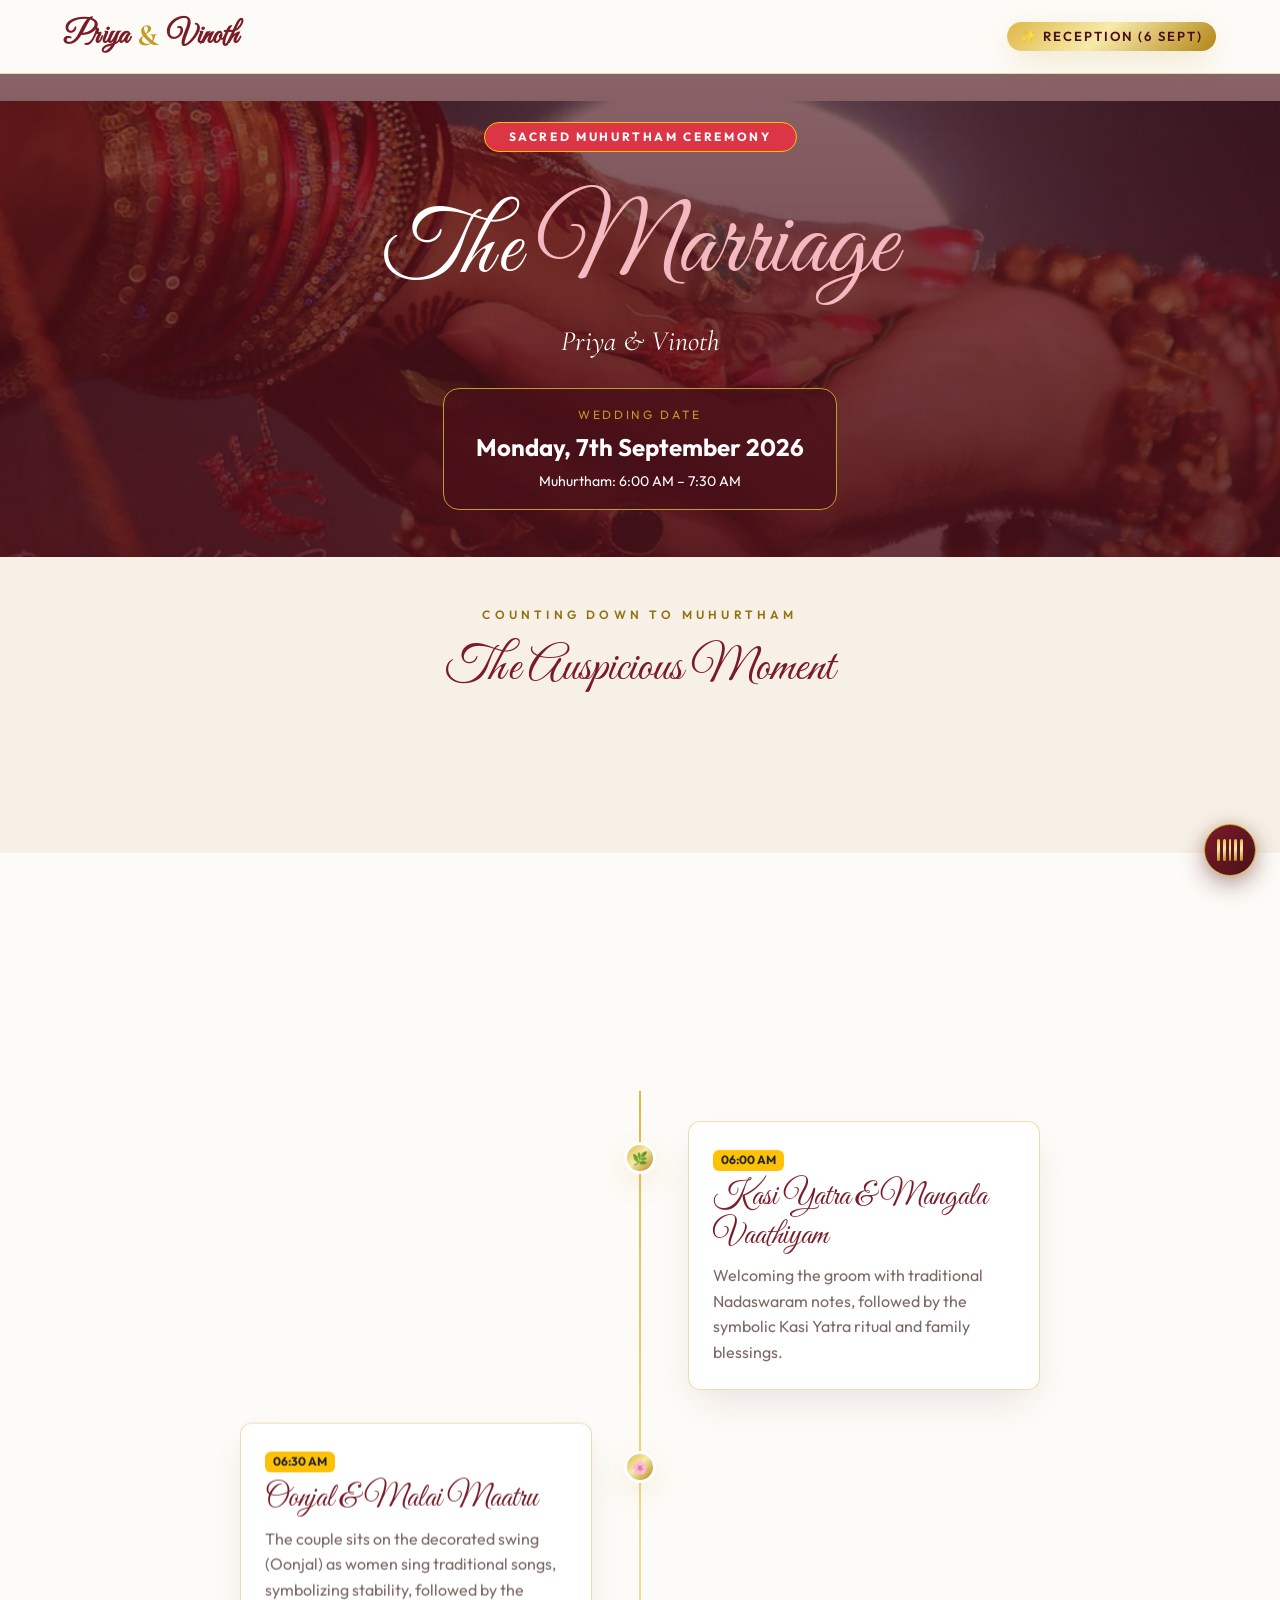
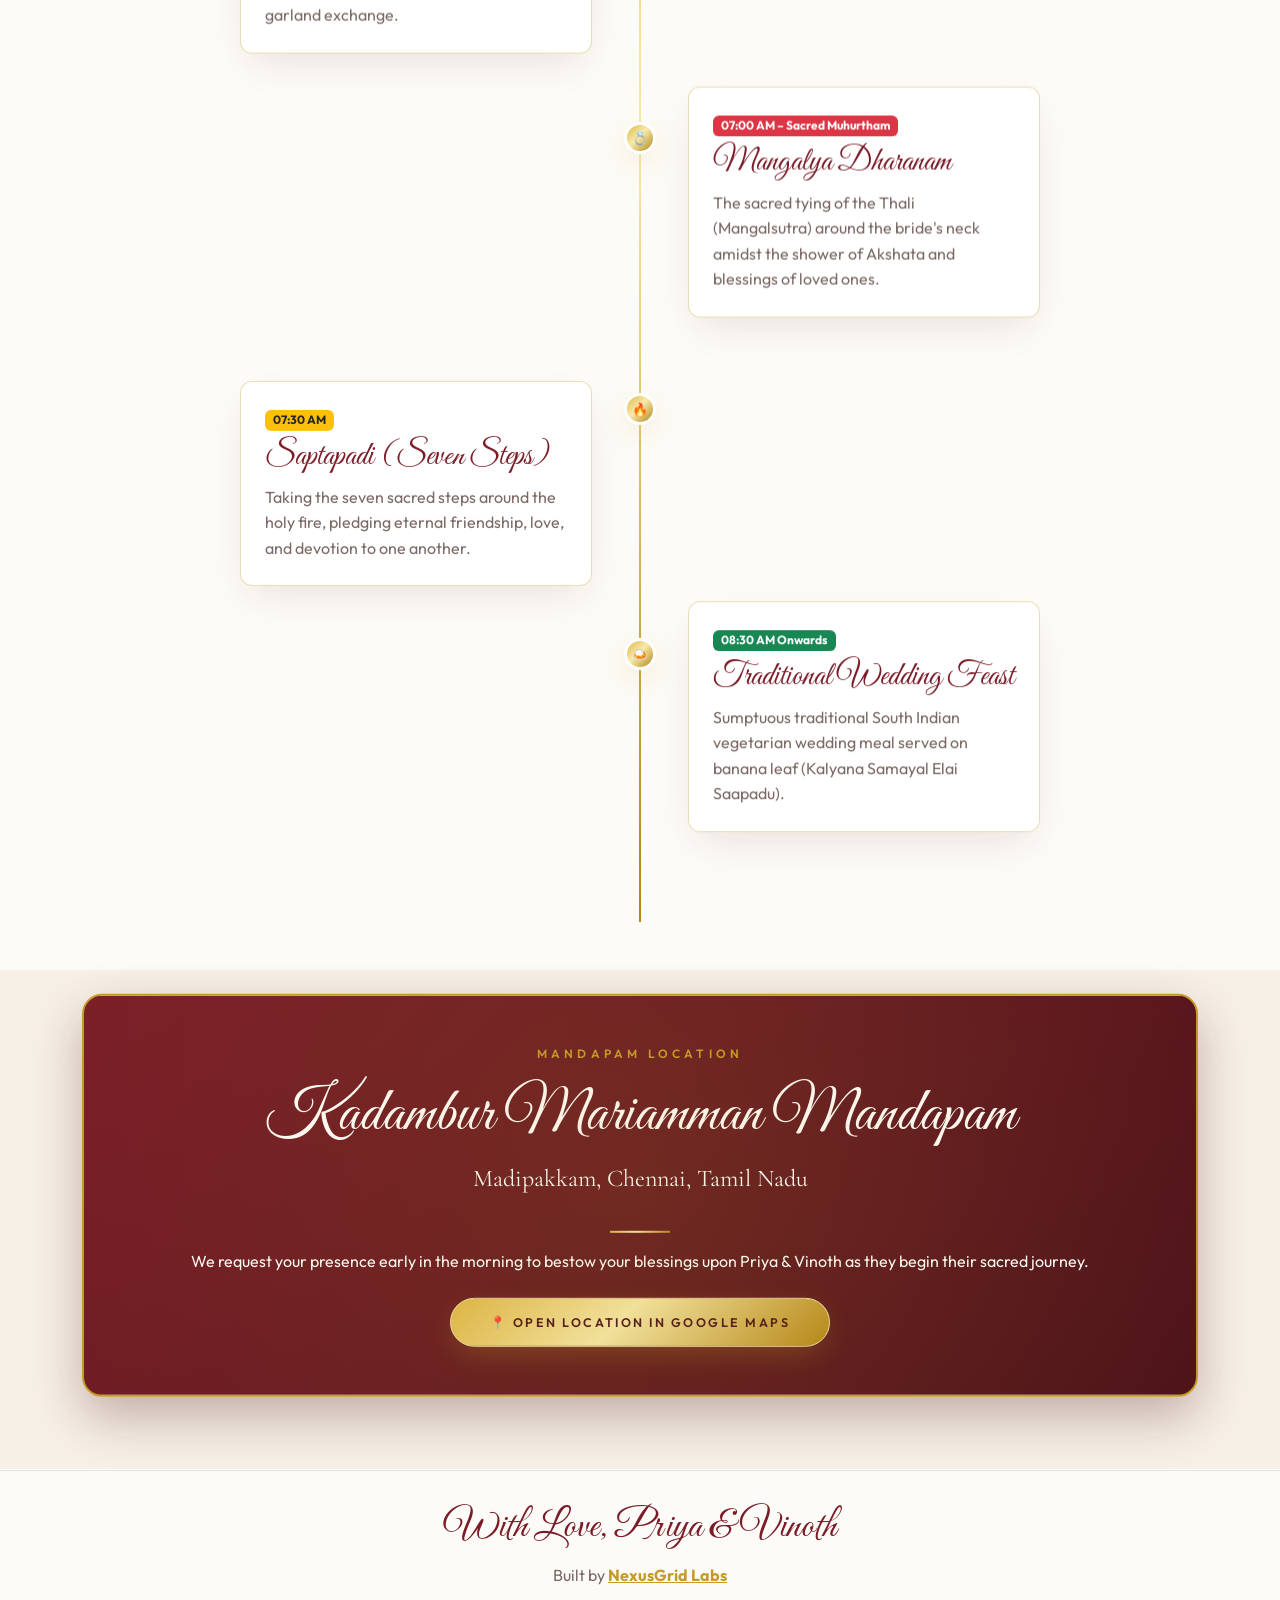
==== commit dbe042a2: "Update 3" ====
--- a/marriage.html
+++ b/marriage.html
@@ -44,22 +44,19 @@
 ═══════════════════════════════════════════════════════ -->
 <section class="page-hero">
   <img src="assets/images/vg.webp" alt="Sacred Marriage Mandap" />
-  <!-- <div class="page-hero-overlay"></div> -->
+  <div class="page-hero-overlay"></div>
 
   <div class="page-hero-content scroll-fade-down">
     <span class="badge bg-danger px-4 py-2 rounded-pill text-uppercase tracking-widest mb-3 border border-warning">
       Sacred Muhurtham Ceremony
     </span>
-    <h1 class="font-script display-1 text-white mb-2 mt-3">The <span style="color: rgb(122, 28, 41); font-size: larger; ">Marriage</span> </h1>
+    <h1 class="font-script display-1 text-white mb-2 mt-3">The <span style="color: #f4b8c0; font-size: larger;">Marriage</span></h1>
     <div class="font-serif fs-3 text-gold-light fst-italic">Priya &amp; Vinoth</div>
 
-    <div class="d-inline-flex align-items-center gap-3 mt-4 px-3 px-sm-4 py-3 rounded-4 mw-100" 
-         style="background: rgba(122, 28, 40, 0.75); backdrop-filter: blur(10px); border: 1.5px solid var(--gold); max-width: 100%;">
-      <div>
-        <div class="tracking-widest text-uppercase text-gold" style="font-size: 0.75rem;">Wedding Date</div>
-        <div class="font-body fs-4 text-white fw-bold">Monday, 7th September 2026</div>
-        <div class="text-white opacity-85" style="font-size: 0.85rem;">Muhurtham: 6:00 AM – 7:30 AM</div>
-      </div>
+    <div class="marriage-date-badge mt-4">
+      <div class="tracking-widest text-uppercase text-gold" style="font-size: 0.75rem;">Wedding Date</div>
+      <div class="font-body fs-4 text-white fw-bold">Monday, 7th September 2026</div>
+      <div class="text-gold-light" style="font-size: 0.88rem;">Muhurtham: 6:00 AM – 7:30 AM</div>
     </div>
   </div>
 </section>
--- a/css/style.css
+++ b/css/style.css
@@ -634,7 +634,37 @@
   position: relative;
   z-index: 2;
   max-width: 800px;
+  width: 100%;
   padding: 3rem 1.5rem;
+  box-sizing: border-box;
+}
+
+/* ── Marriage Page – Date Badge (responsive) ── */
+.marriage-date-badge {
+  display: inline-flex;
+  flex-direction: column;
+  align-items: center;
+  gap: 0.25rem;
+  padding: 1rem 2rem;
+  border-radius: 16px;
+  background: rgba(74, 16, 25, 0.82);
+  backdrop-filter: blur(12px);
+  -webkit-backdrop-filter: blur(12px);
+  border: 1.5px solid var(--gold);
+  max-width: 100%;
+  box-sizing: border-box;
+  text-align: center;
+}
+
+@media (max-width: 480px) {
+  .marriage-date-badge {
+    padding: 0.85rem 1.25rem;
+    width: 100%;
+    border-radius: 12px;
+  }
+  .marriage-date-badge .font-body.fs-4 {
+    font-size: 1rem !important;
+  }
 }
 
 /* ── Ritual & Event Timeline ── */
@@ -938,26 +968,23 @@
   transform: translateY(0) scale(1);
 }
 
-/* Fade Direction Variants */
-.scroll-fade-up {
-  transform: translateY(45px);
-}
-
-.scroll-fade-down {
-  transform: translateY(-45px);
-}
-
-.scroll-fade-left {
-  transform: translateX(-45px);
-}
-
-.scroll-fade-right {
-  transform: translateX(45px);
-}
-
+/* Fade Direction Variants – all start invisible */
+.scroll-fade-up,
+.scroll-fade-down,
+.scroll-fade-left,
+.scroll-fade-right,
 .scroll-fade-zoom {
-  transform: scale(0.92);
-}
+  opacity: 0;
+  transition: opacity 0.75s cubic-bezier(0.16, 1, 0.3, 1),
+              transform 0.75s cubic-bezier(0.16, 1, 0.3, 1);
+  will-change: opacity, transform;
+}
+
+.scroll-fade-up    { transform: translateY(45px); }
+.scroll-fade-down  { transform: translateY(-45px); }
+.scroll-fade-left  { transform: translateX(-45px); }
+.scroll-fade-right { transform: translateX(45px); }
+.scroll-fade-zoom  { transform: scale(0.92); }
 
 .scroll-fade-up.scroll-visible,
 .scroll-fade-down.scroll-visible,
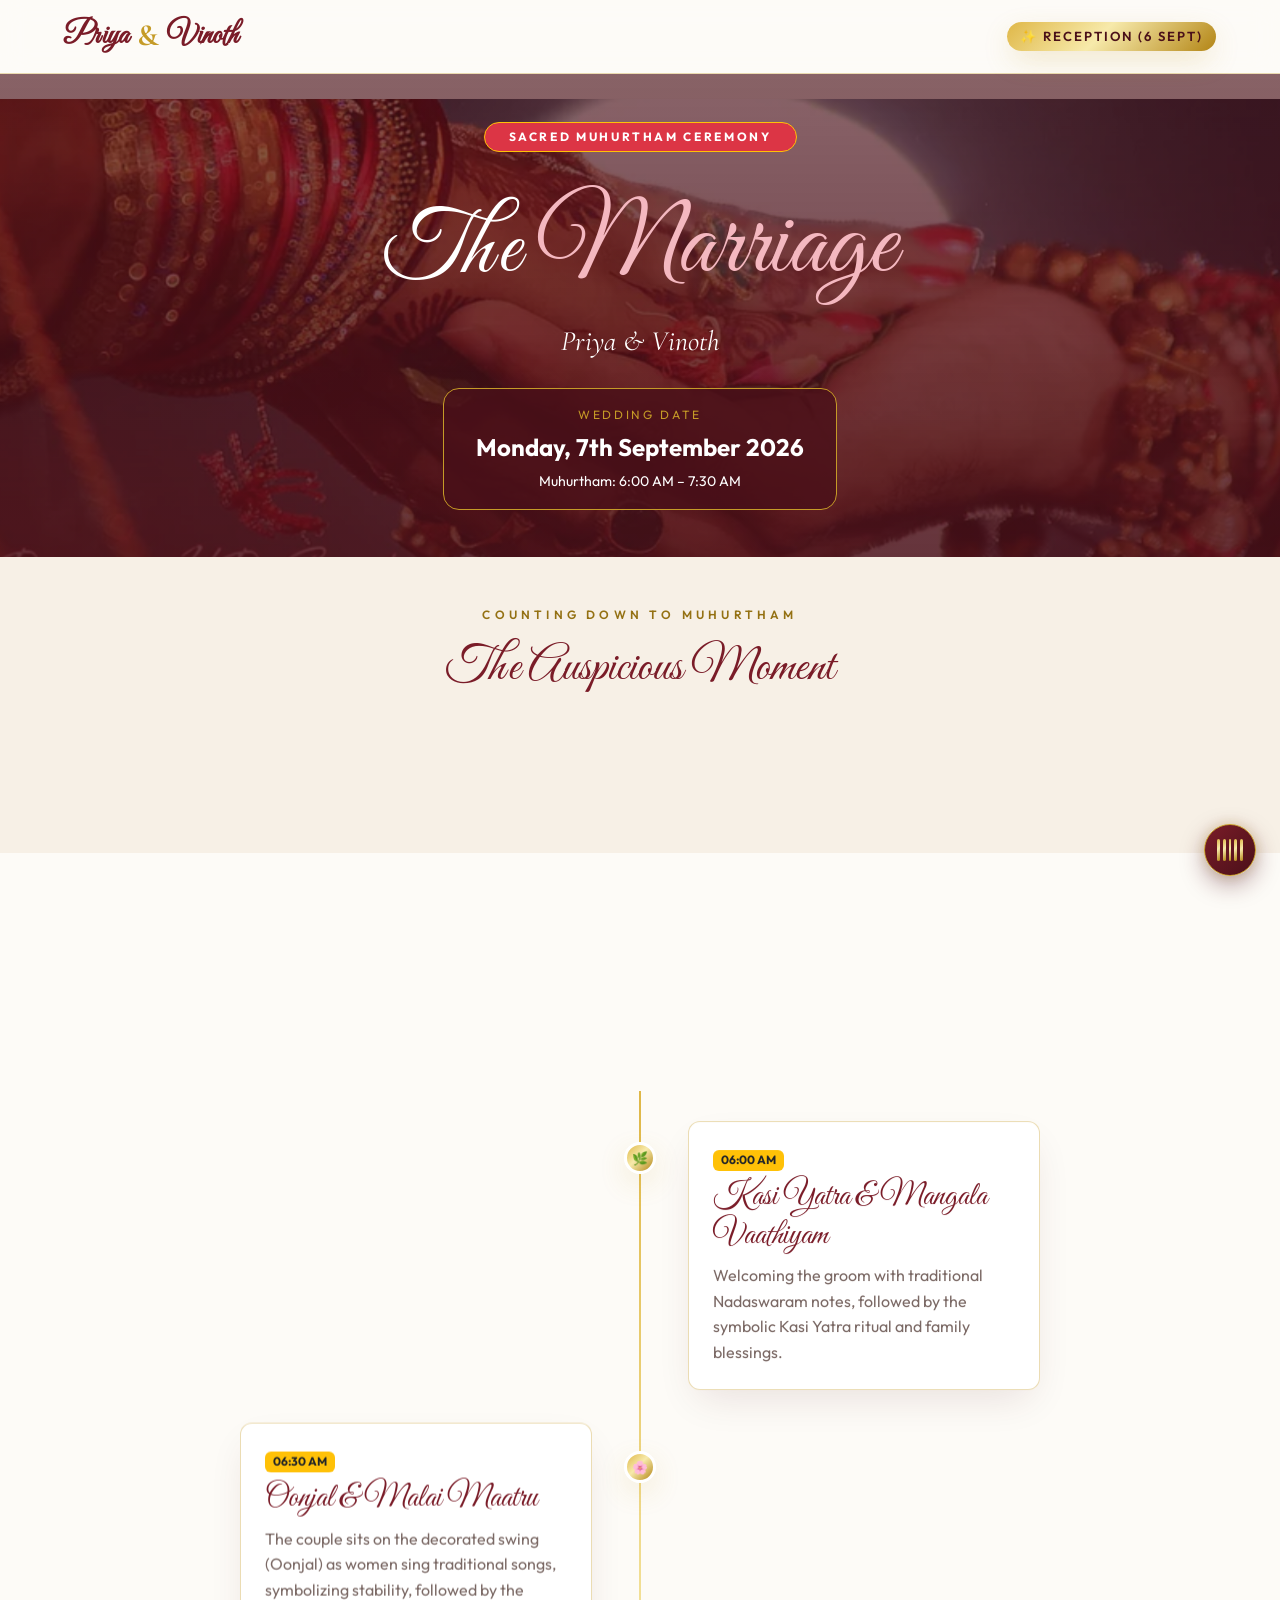
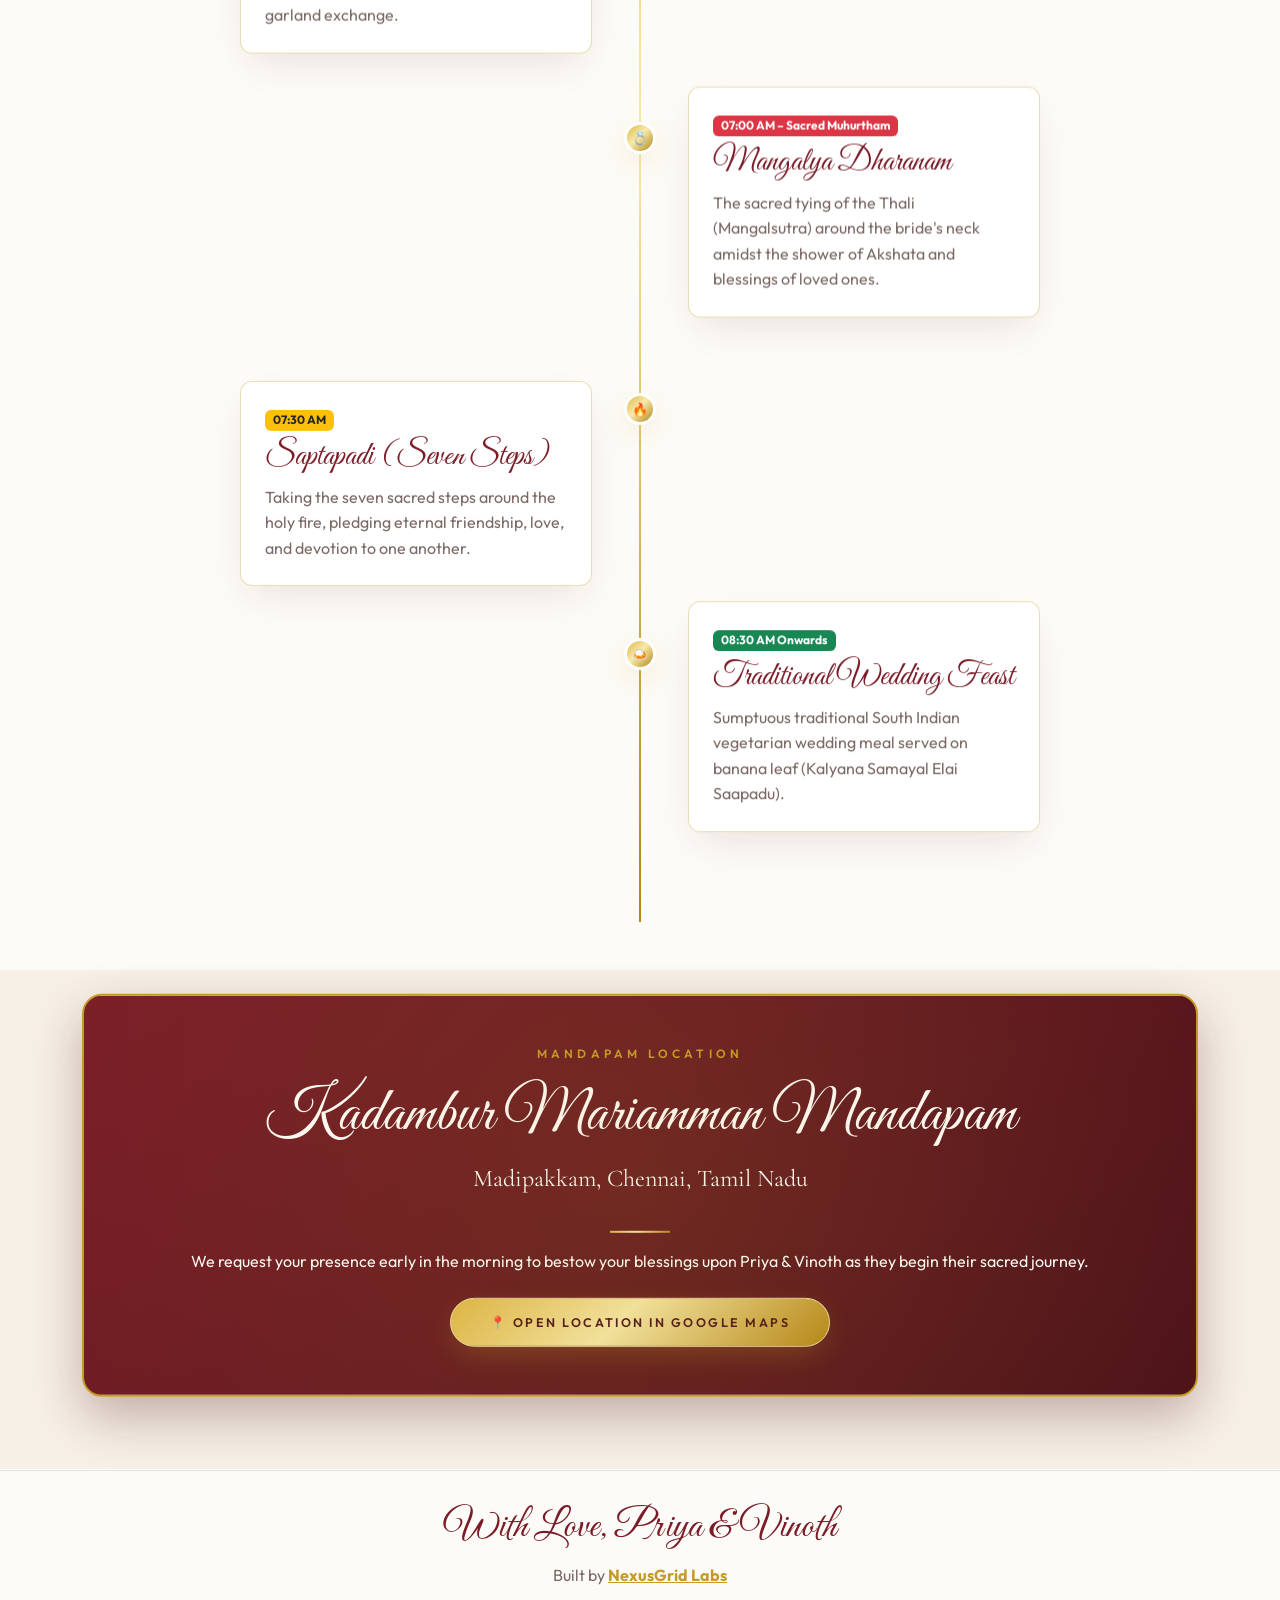
==== commit 1fb323a0: "Audio Update 2.3" ====
--- a/marriage.html
+++ b/marriage.html
@@ -202,7 +202,7 @@
   </footer>
 
 <!-- Background Music Toggle Icon -->
-<div id="music-player" role="button" aria-label="Toggle background music" tabindex="0">
+<!-- <div id="music-player" role="button" aria-label="Toggle background music" tabindex="0">
   <div id="music-bars">
     <div class="mbar paused"></div>
     <div class="mbar paused"></div>
@@ -210,7 +210,7 @@
     <div class="mbar paused"></div>
     <div class="mbar paused"></div>
   </div>
-</div>
+</div> -->
 
 <!-- Bootstrap JS -->
 <script src="https://cdn.jsdelivr.net/npm/bootstrap@5.3.3/dist/js/bootstrap.bundle.min.js"></script>
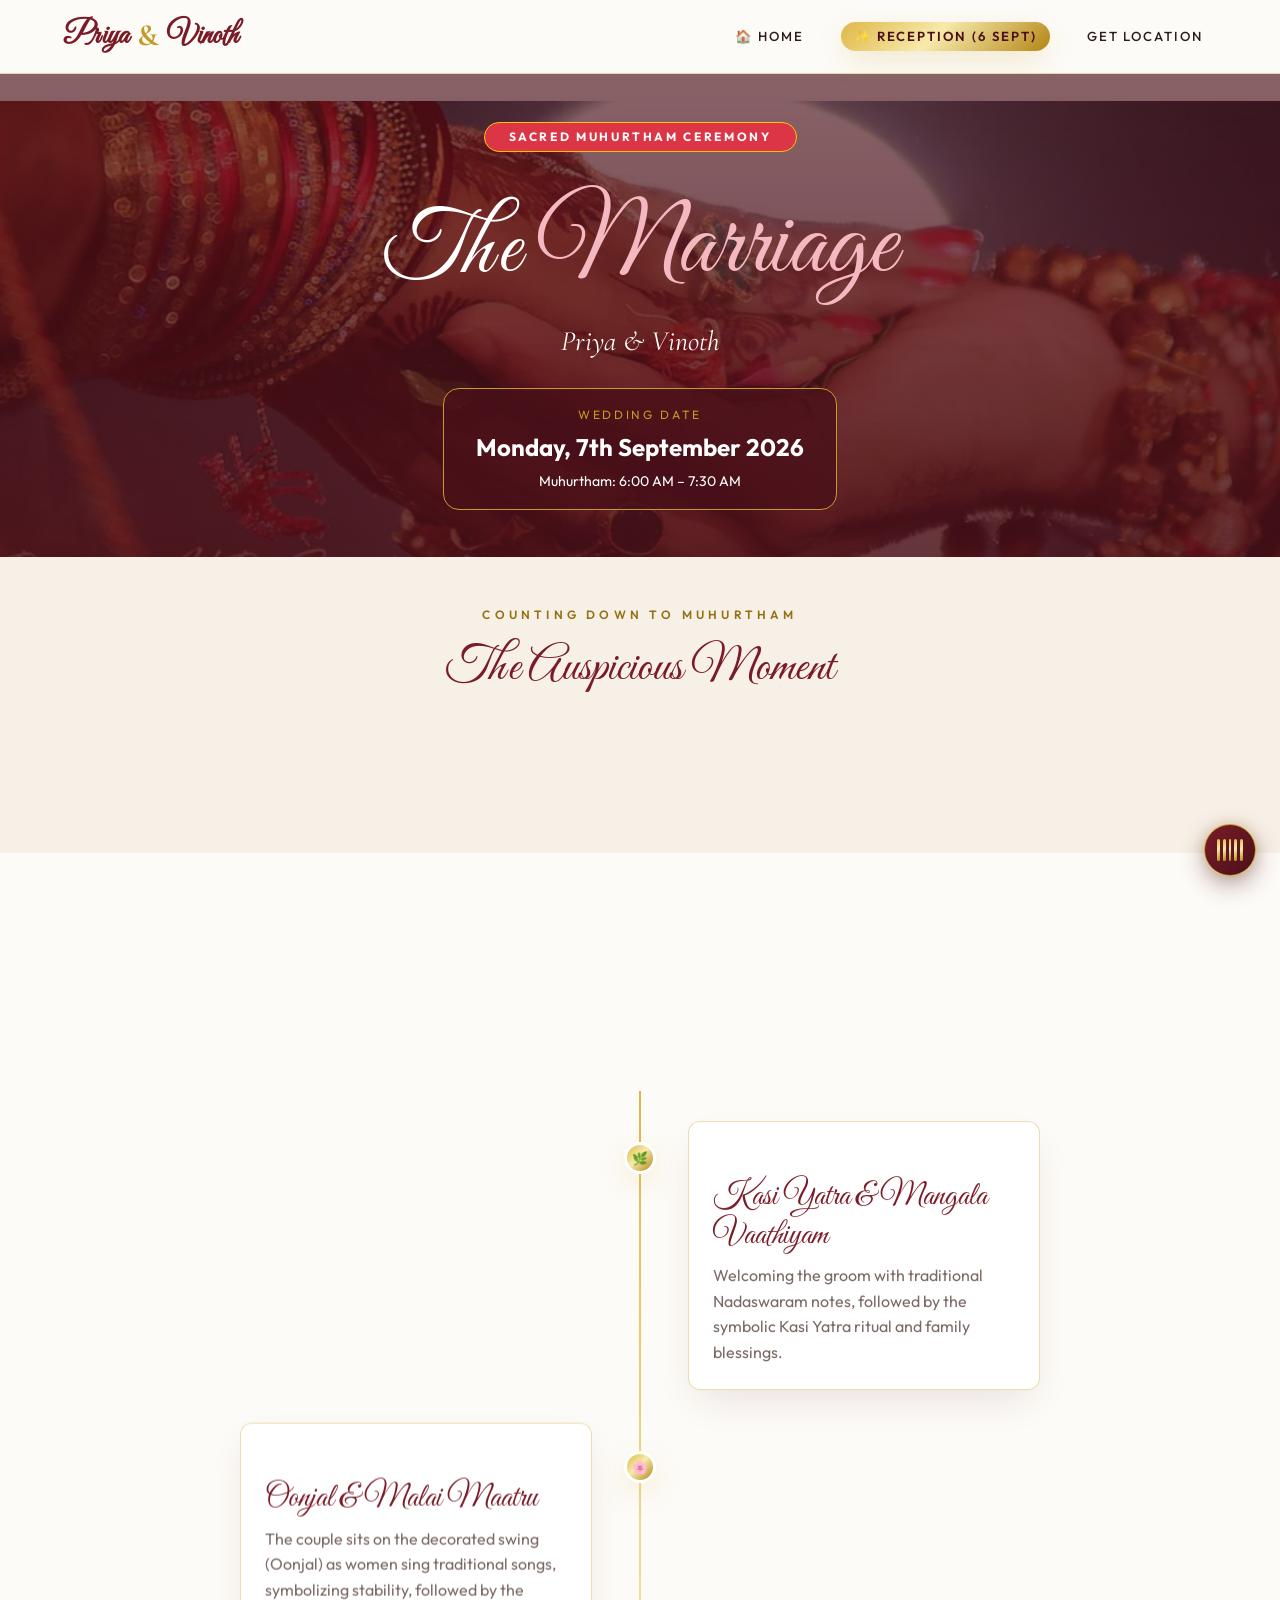
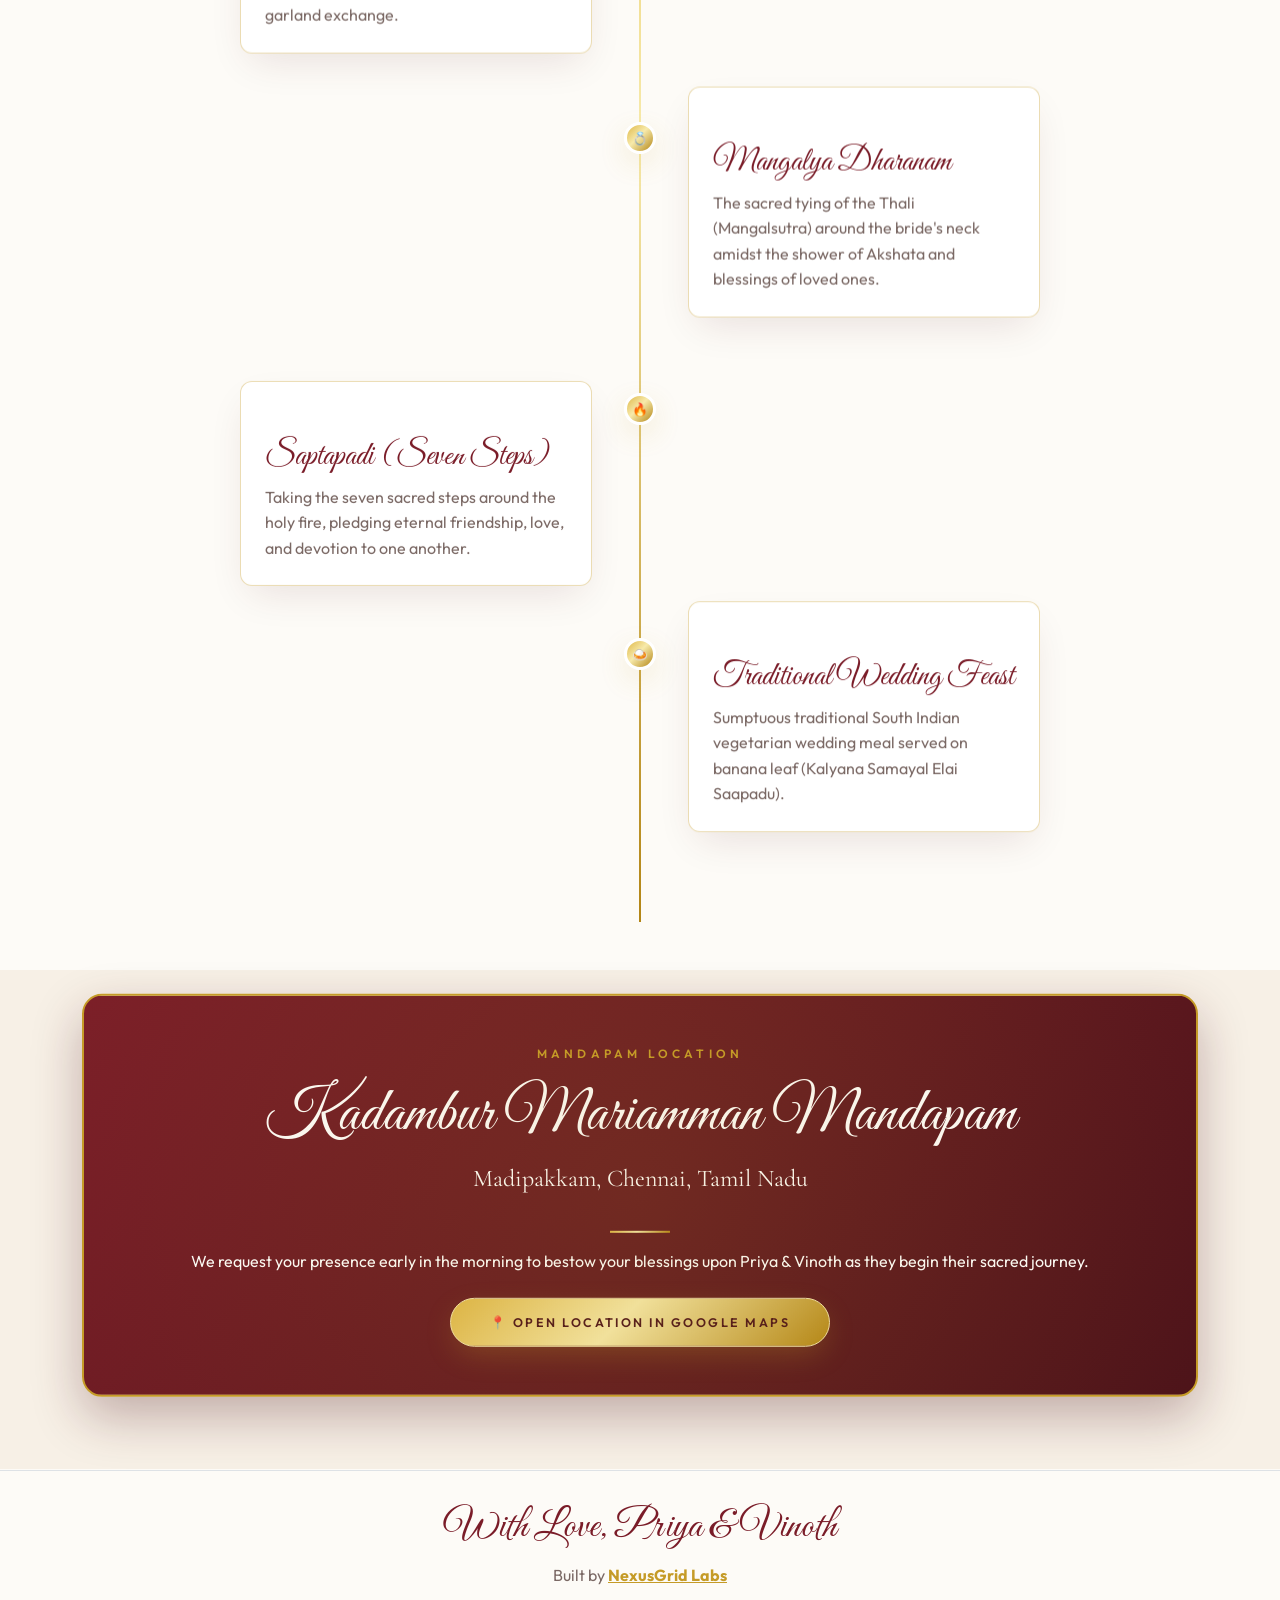
==== commit 91c31cbe: "Update 4" ====
--- a/marriage.html
+++ b/marriage.html
@@ -30,10 +30,9 @@
       Priya <span class="amp">&amp;</span> Vinoth
     </a>
     <ul class="nav-links">
-      <!-- <li><a href="index.html" class="nav-link-item">Home</a></li> -->
-      <li><a href="reception.html" class="nav-link-item nav-badge-reception">✨ Reception (6 Sept)</a></li>
-      <!-- <li><a href="marriage.html" class="nav-link-item nav-badge-marriage active">💍 Marriage (7 Sept)</a></li> -->
-      <!-- <li><a href="celebration.html" class="nav-link-item">❤️ Guest Book</a></li> -->
+      <li><a href="index.html" class="nav-link-item">🏠 Home</a></li>
+      <li><a href="index.html#reception-section" class="nav-link-item nav-badge-reception">✨ Reception (6 Sept)</a></li>
+      <li><a href="https://maps.google.com/?q=Kadambur+Mariamman+Mandapam+Madipakkam+Chennai" target="_blank" rel="noopener noreferrer" class="nav-link-item">Get Location</a></li>
     </ul>
   </nav>
 </header>
@@ -195,22 +194,11 @@
 <!-- ═══════════════════════════════════════════════════════
      FOOTER & NAV
 ═══════════════════════════════════════════════════════ -->
-  <footer class="py-4 text-center border-top">
-    <div class="font-script fs-1 text-primary">With Love, Priya &amp; Vinoth</div>
-    <div class="text-muted-fg bold mt-1">Built by <strong><a href="https://nexusgrid.com" target="_blank"
-        rel="noopener noreferrer" class="text-decoration-underline" style="color: var(--gold); ">NexusGrid Labs</a></strong></div>
-  </footer>
-
-<!-- Background Music Toggle Icon -->
-<!-- <div id="music-player" role="button" aria-label="Toggle background music" tabindex="0">
-  <div id="music-bars">
-    <div class="mbar paused"></div>
-    <div class="mbar paused"></div>
-    <div class="mbar paused"></div>
-    <div class="mbar paused"></div>
-    <div class="mbar paused"></div>
-  </div>
-</div> -->
+<footer class="py-4 text-center border-top">
+  <div class="font-script fs-1 text-primary">With Love, Priya &amp; Vinoth</div>
+  <div class="text-muted-fg bold mt-1">Built by <strong><a href="https://nexusgrid.com" target="_blank"
+      rel="noopener noreferrer" class="text-decoration-underline" style="color: var(--gold); ">NexusGrid Labs</a></strong></div>
+</footer>
 
 <!-- Bootstrap JS -->
 <script src="https://cdn.jsdelivr.net/npm/bootstrap@5.3.3/dist/js/bootstrap.bundle.min.js"></script>
@@ -225,10 +213,14 @@
     function pad(n) { return String(n).padStart(2, '0'); }
     function tick() {
       const diff = Math.max(0, MARRIAGE_DATE.getTime() - Date.now());
-      document.getElementById('m-days').textContent    = pad(Math.floor(diff / 86400000));
-      document.getElementById('m-hours').textContent   = pad(Math.floor((diff / 3600000) % 24));
-      document.getElementById('m-minutes').textContent = pad(Math.floor((diff / 60000) % 60));
-      document.getElementById('m-seconds').textContent = pad(Math.floor((diff / 1000) % 60));
+      const daysEl = document.getElementById('m-days');
+      const hoursEl = document.getElementById('m-hours');
+      const minsEl = document.getElementById('m-minutes');
+      const secsEl = document.getElementById('m-seconds');
+      if (daysEl) daysEl.textContent = pad(Math.floor(diff / 86400000));
+      if (hoursEl) hoursEl.textContent = pad(Math.floor((diff / 3600000) % 24));
+      if (minsEl) minsEl.textContent = pad(Math.floor((diff / 60000) % 60));
+      if (secsEl) secsEl.textContent = pad(Math.floor((diff / 1000) % 60));
     }
     tick();
     setInterval(tick, 1000);
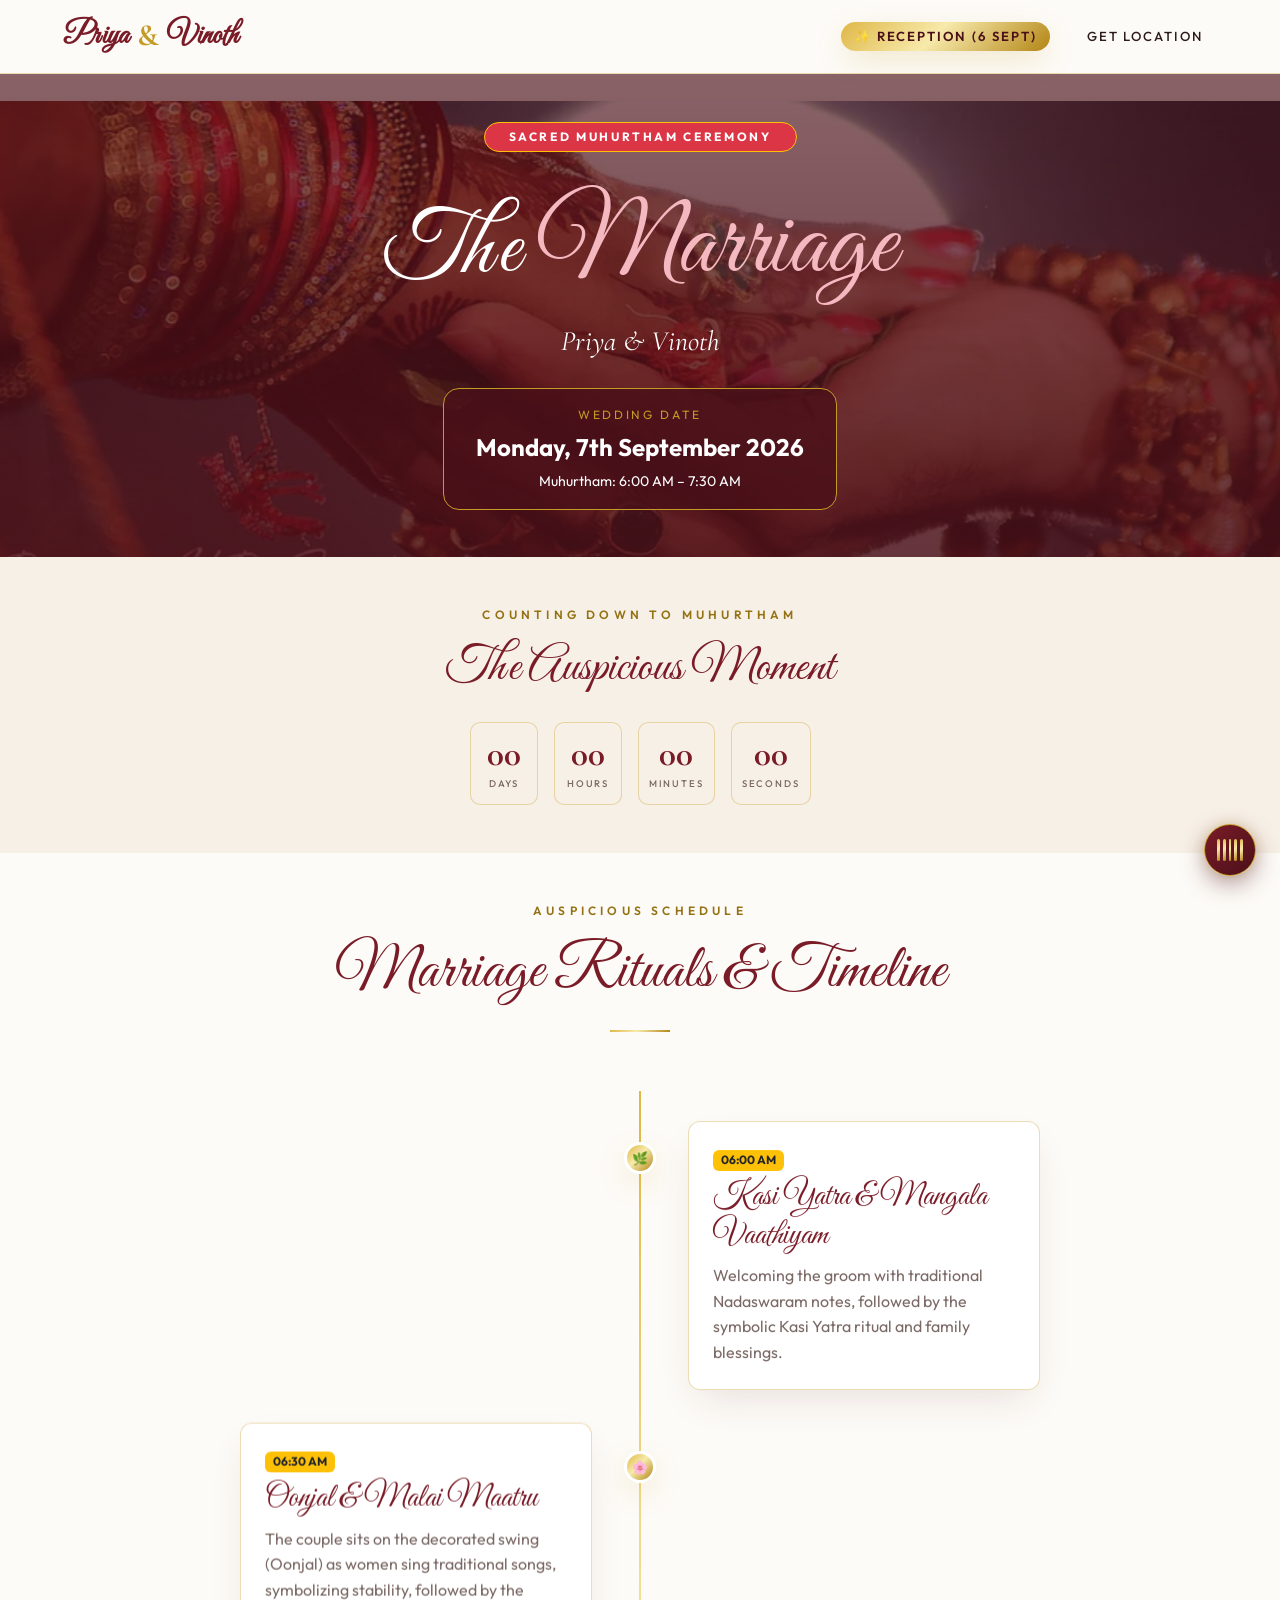
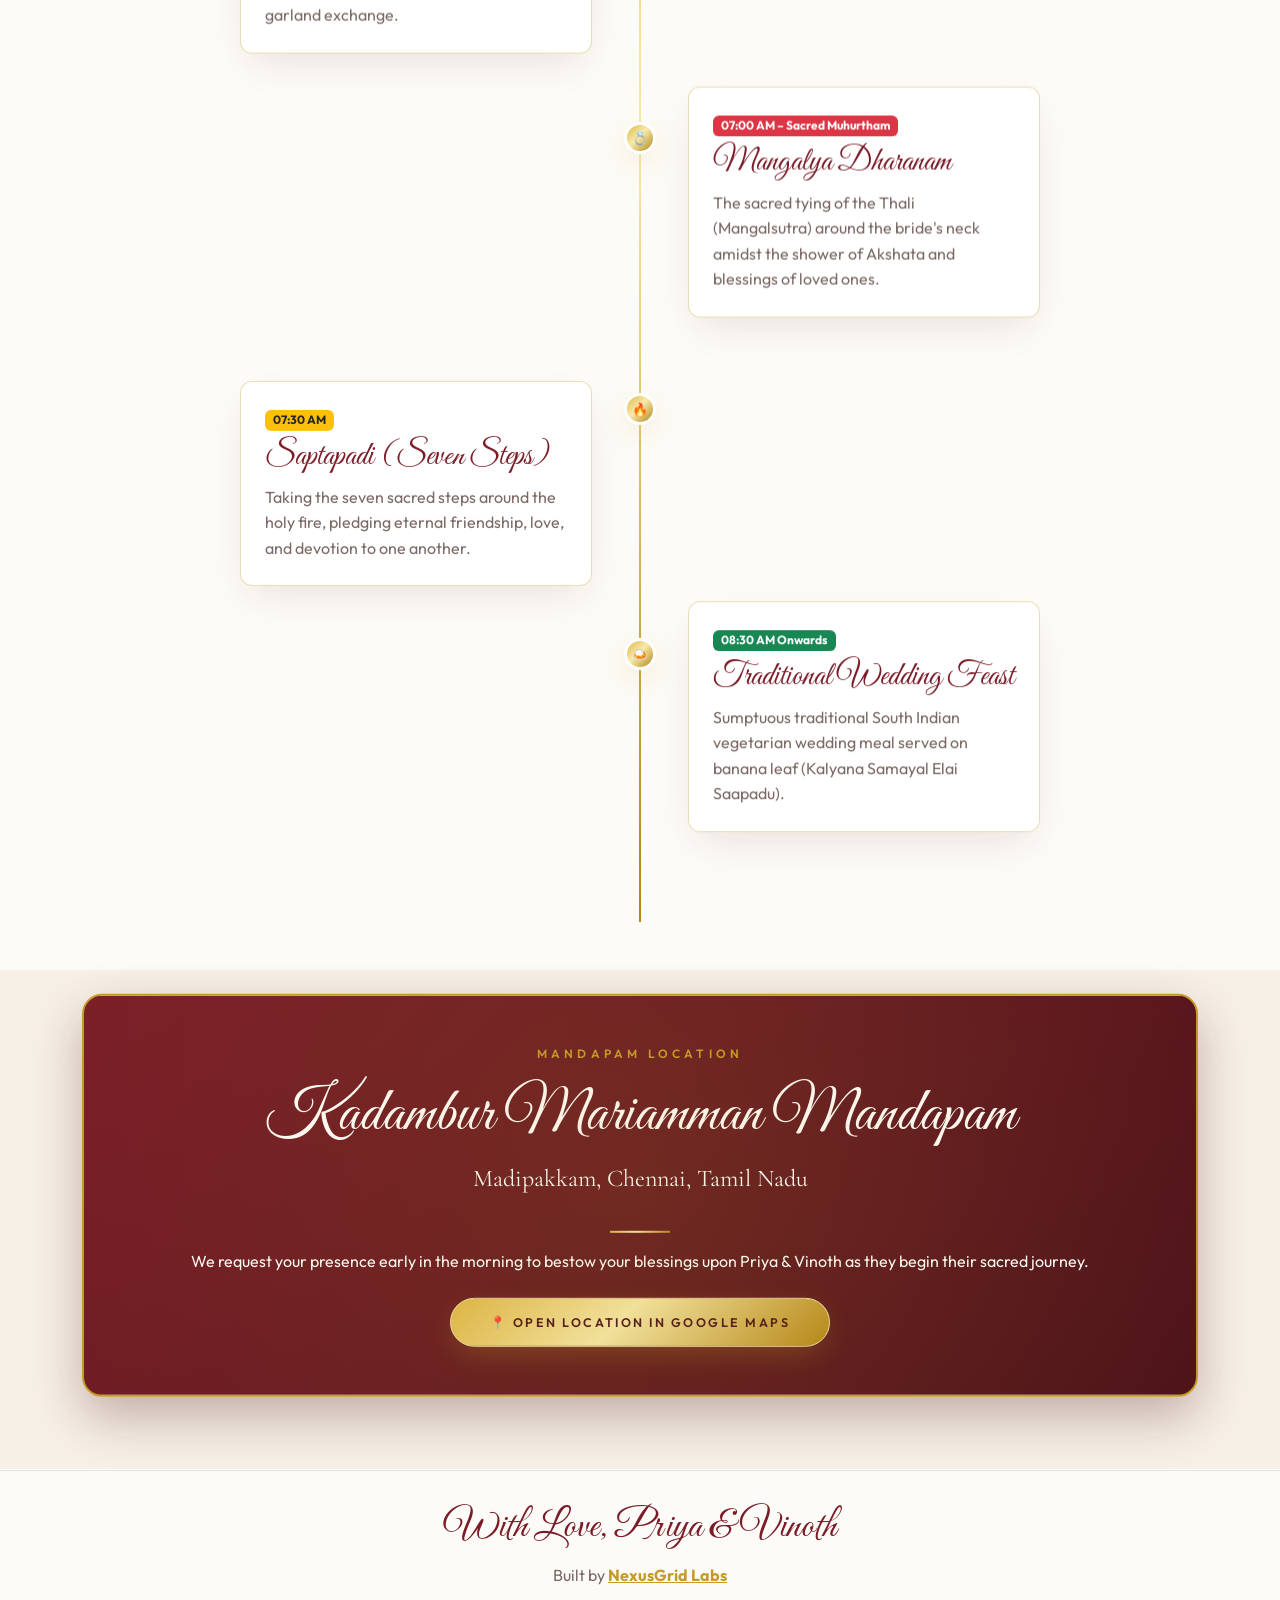
==== commit 6672de9b: "Update 5.1" ====
--- a/marriage.html
+++ b/marriage.html
@@ -30,7 +30,7 @@
       Priya <span class="amp">&amp;</span> Vinoth
     </a>
     <ul class="nav-links">
-      <li><a href="index.html" class="nav-link-item">🏠 Home</a></li>
+      <!-- <li><a href="index.html" class="nav-link-item">🏠 Home</a></li> -->
       <li><a href="index.html#reception-section" class="nav-link-item nav-badge-reception">✨ Reception (6 Sept)</a></li>
       <li><a href="https://maps.google.com/?q=Kadambur+Mariamman+Mandapam+Madipakkam+Chennai" target="_blank" rel="noopener noreferrer" class="nav-link-item">Get Location</a></li>
     </ul>
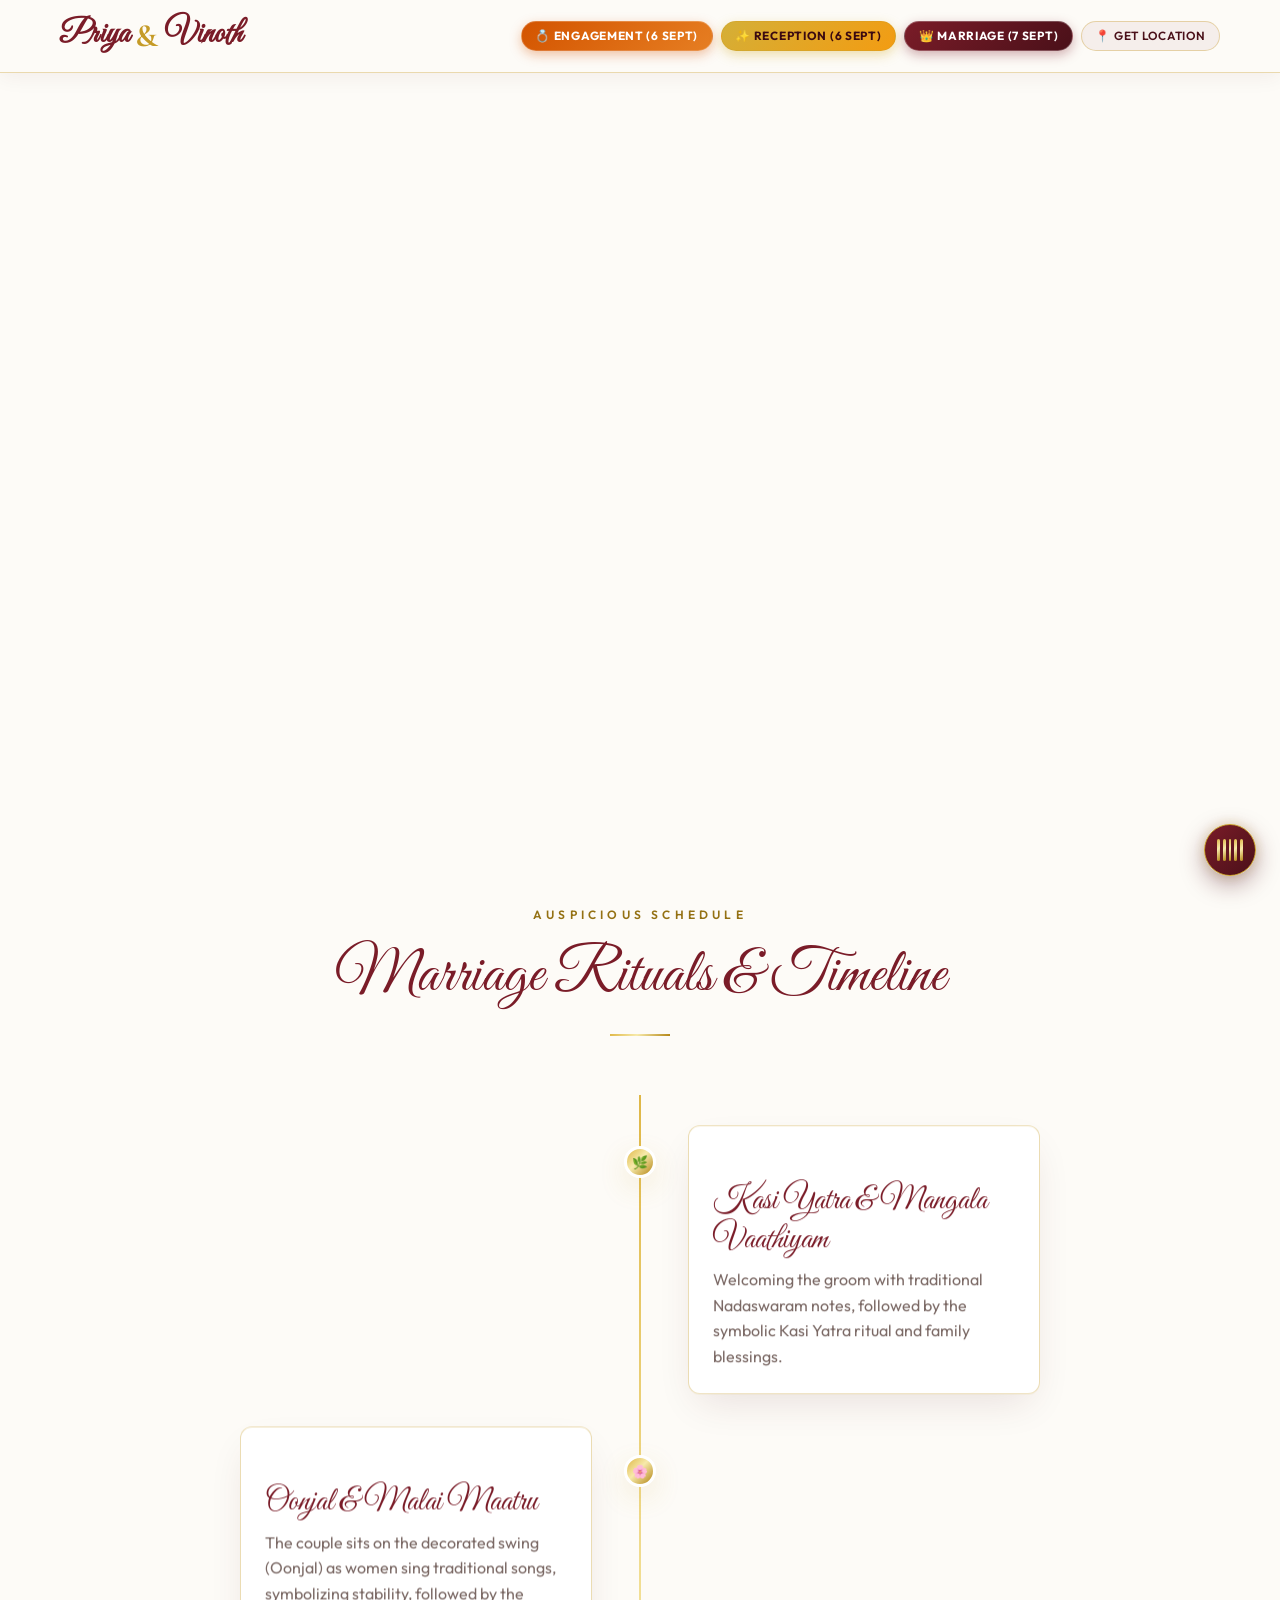
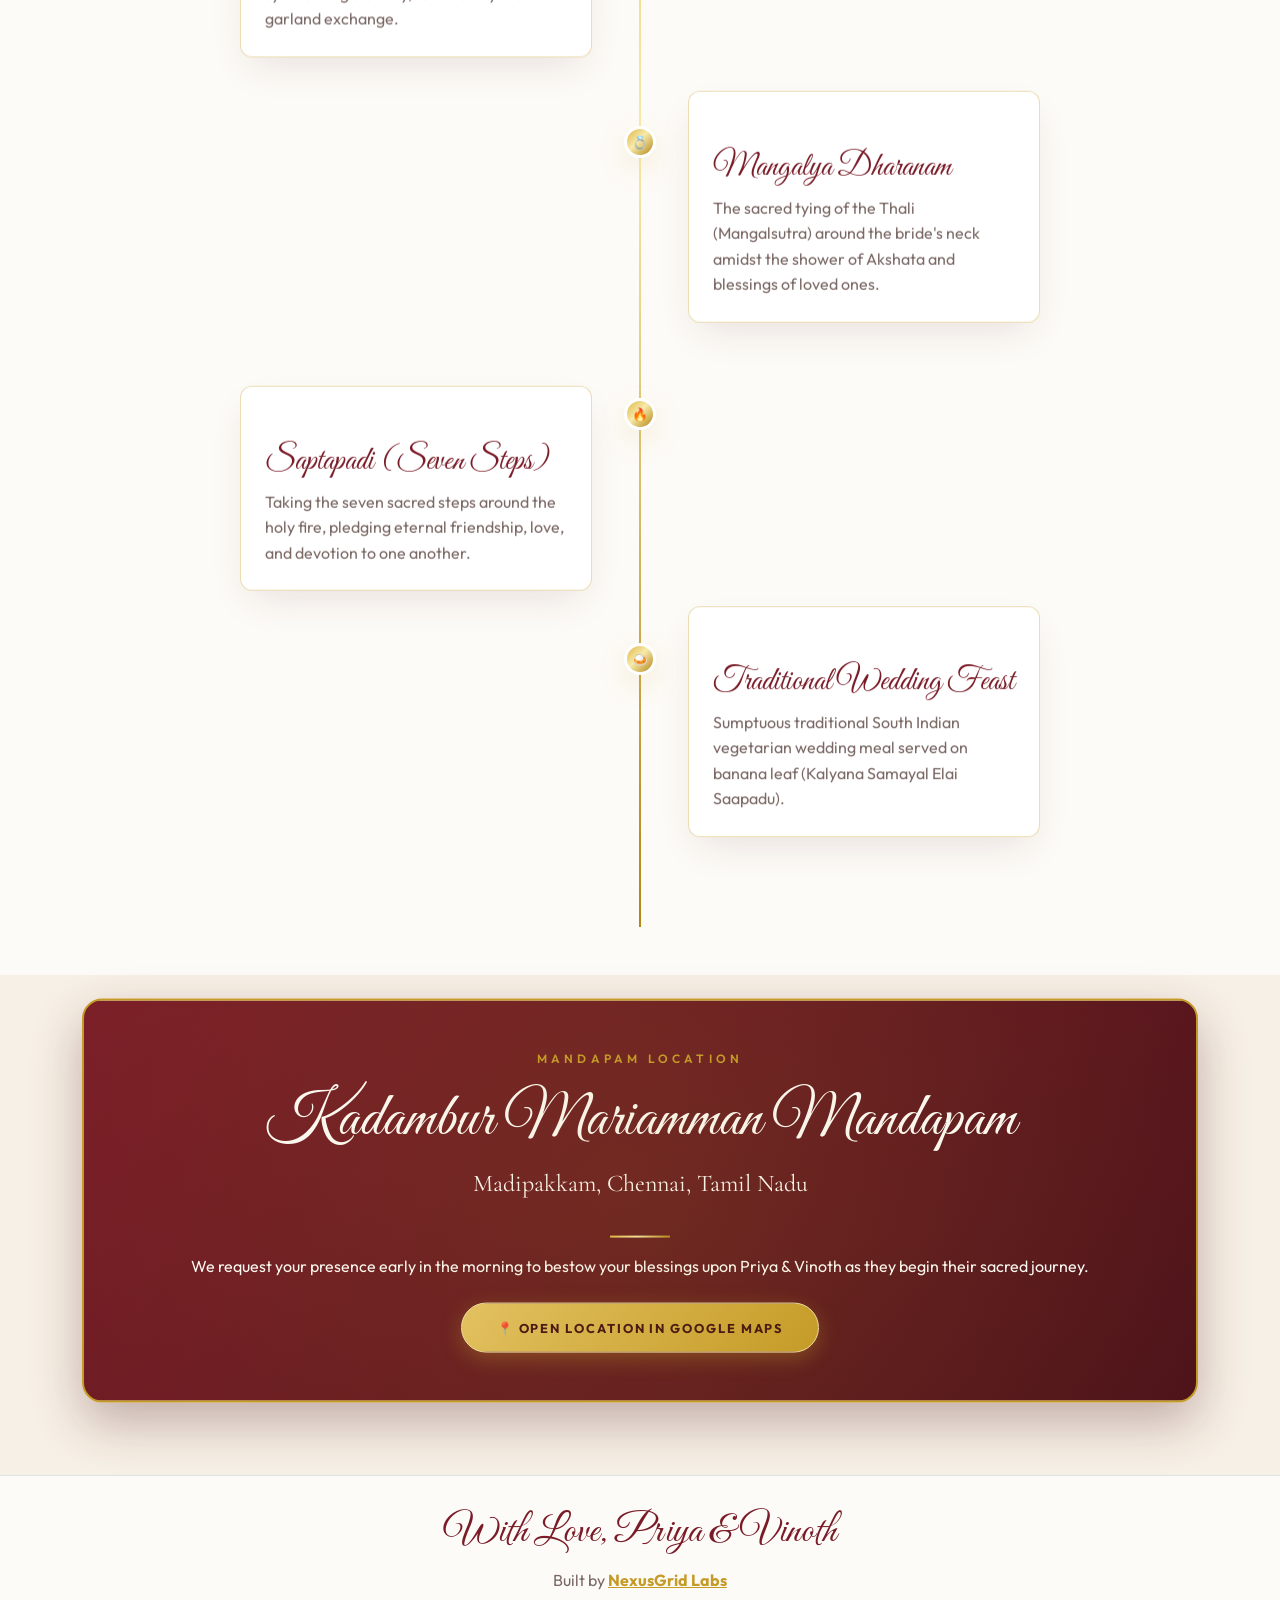
==== commit 57e532d0: "final Update" ====
--- a/marriage.html
+++ b/marriage.html
@@ -31,8 +31,10 @@
     </a>
     <ul class="nav-links">
       <!-- <li><a href="index.html" class="nav-link-item">🏠 Home</a></li> -->
-      <li><a href="index.html#reception-section" class="nav-link-item nav-badge-reception">✨ Reception (6 Sept)</a></li>
-      <li><a href="https://maps.google.com/?q=Kadambur+Mariamman+Mandapam+Madipakkam+Chennai" target="_blank" rel="noopener noreferrer" class="nav-link-item">Get Location</a></li>
+      <li><a href="engagement.html" class="nav-link-item nav-badge-engagement">💍 Engagement (6 Sept)</a></li>
+      <li><a href="reception.html" class="nav-link-item nav-badge-reception">✨ Reception (6 Sept)</a></li>
+      <li><a href="marriage.html" class="nav-link-item nav-badge-marriage active">👑 Marriage (7 Sept)</a></li>
+      <li><a href="https://maps.google.com/?q=Kadambur+Mariamman+Mandapam+Madipakkam+Chennai" target="_blank" rel="noopener noreferrer" class="nav-link-item nav-location-btn">📍 Get Location</a></li>
     </ul>
   </nav>
 </header>
@@ -55,7 +57,7 @@
     <div class="marriage-date-badge mt-4">
       <div class="tracking-widest text-uppercase text-gold" style="font-size: 0.75rem;">Wedding Date</div>
       <div class="font-body fs-4 text-white fw-bold">Monday, 7th September 2026</div>
-      <div class="text-gold-light" style="font-size: 0.88rem;">Muhurtham: 6:00 AM – 7:30 AM</div>
+      <div class="text-gold-light" style="font-size: 0.88rem;">Muhurtham: 9:00 AM – 10:00 AM</div>
     </div>
   </div>
 </section>
@@ -108,7 +110,7 @@
       <div class="timeline-item scroll-fade-right">
         <div class="timeline-dot">🌿</div>
         <div class="timeline-content">
-          <div class="badge bg-warning text-dark mb-2">06:00 AM</div>
+          <div class="badge bg-warning text-dark mb-2">07:30 AM</div>
           <h3 class="font-script fs-2 text-primary">Kasi Yatra &amp; Mangala Vaathiyam</h3>
           <p class="text-muted-fg mb-0">
             Welcoming the groom with traditional Nadaswaram notes, followed by the symbolic Kasi Yatra ritual and family blessings.
@@ -120,7 +122,7 @@
       <div class="timeline-item scroll-fade-left">
         <div class="timeline-dot">🌸</div>
         <div class="timeline-content">
-          <div class="badge bg-warning text-dark mb-2">06:30 AM</div>
+          <div class="badge bg-warning text-dark mb-2">08:15 AM</div>
           <h3 class="font-script fs-2 text-primary">Oonjal &amp; Malai Maatru</h3>
           <p class="text-muted-fg mb-0">
             The couple sits on the decorated swing (Oonjal) as women sing traditional songs, symbolizing stability, followed by the garland exchange.
@@ -132,7 +134,7 @@
       <div class="timeline-item scroll-fade-right">
         <div class="timeline-dot">💍</div>
         <div class="timeline-content">
-          <div class="badge bg-danger text-white mb-2">07:00 AM – Sacred Muhurtham</div>
+          <div class="badge nav-badge-marriage mb-2">09:00 AM – 10:00 AM • Sacred Muhurtham</div>
           <h3 class="font-script fs-2 text-primary">Mangalya Dharanam</h3>
           <p class="text-muted-fg mb-0">
             The sacred tying of the Thali (Mangalsutra) around the bride's neck amidst the shower of Akshata and blessings of loved ones.
@@ -144,7 +146,7 @@
       <div class="timeline-item scroll-fade-left">
         <div class="timeline-dot">🔥</div>
         <div class="timeline-content">
-          <div class="badge bg-warning text-dark mb-2">07:30 AM</div>
+          <div class="badge bg-warning text-dark mb-2">10:15 AM</div>
           <h3 class="font-script fs-2 text-primary">Saptapadi (Seven Steps)</h3>
           <p class="text-muted-fg mb-0">
             Taking the seven sacred steps around the holy fire, pledging eternal friendship, love, and devotion to one another.
@@ -156,7 +158,7 @@
       <div class="timeline-item scroll-fade-right">
         <div class="timeline-dot">🍛</div>
         <div class="timeline-content">
-          <div class="badge bg-success text-white mb-2">08:30 AM Onwards</div>
+          <div class="badge bg-success text-white mb-2">10:45 AM Onwards</div>
           <h3 class="font-script fs-2 text-primary">Traditional Wedding Feast</h3>
           <p class="text-muted-fg mb-0">
             Sumptuous traditional South Indian vegetarian wedding meal served on banana leaf (Kalyana Samayal Elai Saapadu).
@@ -192,6 +194,68 @@
 
 
 <!-- ═══════════════════════════════════════════════════════
+     ALL CELEBRATIONS IN ORDER
+═══════════════════════════════════════════════════════ -->
+<!-- <section class="py-5">
+  <div class="container text-center">
+    <p class="section-label">All Wedding Celebrations</p>
+    <h2 class="font-script display-4 text-primary mb-3">Order Of Celebrations</h2>
+    <div class="gold-line mb-5"></div>
+
+    <div class="row g-4 justify-content-center">
+      1. Engagement Card
+      <div class="col-md-4">
+        <div class="event-card scroll-fade-up delay-1">
+          <div class="event-card-img-wrapper">
+            <img src="assets/images/wedding-Engagement.png" alt="Engagement Ceremony" />
+            <span class="event-card-badge nav-badge-engagement">Engagement • 6 Sept</span>
+          </div>
+          <div class="event-card-body text-center">
+            <h3 class="font-script fs-2 text-primary mb-1">The Engagement</h3>
+            <p class="font-serif text-gold fw-bold mb-2">Sunday, 6th Sept • 1:30 PM Onwards</p>
+            <p class="text-muted-fg small mb-4">Auspicious Nichayathartham, formal exchange of rings &amp; family blessings.</p>
+            <a href="engagement.html" class="btn-engagement mt-auto">Explore Engagement 💍</a>
+          </div>
+        </div>
+      </div>
+
+      2. Reception Card
+      <div class="col-md-4">
+        <div class="event-card scroll-fade-up delay-2">
+          <div class="event-card-img-wrapper">
+            <img src="assets/images/wedding-hero.jpg" alt="Grand Reception" />
+            <span class="event-card-badge nav-badge-reception">Reception • 6 Sept</span>
+          </div>
+          <div class="event-card-body text-center">
+            <h3 class="font-script fs-2 text-primary mb-1">The Reception</h3>
+            <p class="font-serif text-gold fw-bold mb-2">Sunday, 6th Sept • 6:00 PM Onwards</p>
+            <p class="text-muted-fg small mb-4">Gala evening festivities, floral stage greetings &amp; grand dinner buffet.</p>
+            <a href="reception.html" class="btn-gold mt-auto">Explore Reception ✨</a>
+          </div>
+        </div>
+      </div>
+
+      3. Marriage Card
+      <div class="col-md-4">
+        <div class="event-card scroll-fade-up delay-3">
+          <div class="event-card-img-wrapper">
+            <img src="assets/images/vg.png" alt="Sacred Marriage" />
+            <span class="event-card-badge nav-badge-marriage">Marriage • 7 Sept</span>
+          </div>
+          <div class="event-card-body text-center">
+            <h3 class="font-script fs-2 text-primary mb-1">Sacred Marriage</h3>
+            <p class="font-serif text-gold fw-bold mb-2">Monday, 7th Sept • 9:00 AM – 10:00 AM</p>
+            <p class="text-muted-fg small mb-4">Kasi Yatra, Oonjal, Mangalya Dharanam &amp; South Indian wedding feast.</p>
+            <a href="marriage.html" class="btn-royal mt-auto">Explore Marriage 👑</a>
+          </div>
+        </div>
+      </div>
+    </div>
+  </div>
+</section> -->
+
+
+<!-- ═══════════════════════════════════════════════════════
      FOOTER & NAV
 ═══════════════════════════════════════════════════════ -->
 <footer class="py-4 text-center border-top">
@@ -199,6 +263,17 @@
   <div class="text-muted-fg bold mt-1">Built by <strong><a href="https://nexusgrid.com" target="_blank"
       rel="noopener noreferrer" class="text-decoration-underline" style="color: var(--gold); ">NexusGrid Labs</a></strong></div>
 </footer>
+
+<!-- Background Music Toggle Icon -->
+<div id="music-player" role="button" aria-label="Toggle background music" tabindex="0">
+  <div id="music-bars">
+    <div class="mbar paused"></div>
+    <div class="mbar paused"></div>
+    <div class="mbar paused"></div>
+    <div class="mbar paused"></div>
+    <div class="mbar paused"></div>
+  </div>
+</div>
 
 <!-- Bootstrap JS -->
 <script src="https://cdn.jsdelivr.net/npm/bootstrap@5.3.3/dist/js/bootstrap.bundle.min.js"></script>
@@ -209,7 +284,7 @@
 
 <script>
   (function() {
-    const MARRIAGE_DATE = new Date('2026-09-07T06:00:00');
+    const MARRIAGE_DATE = new Date('2026-09-07T09:00:00');
     function pad(n) { return String(n).padStart(2, '0'); }
     function tick() {
       const diff = Math.max(0, MARRIAGE_DATE.getTime() - Date.now());
--- a/css/style.css
+++ b/css/style.css
@@ -68,10 +68,11 @@
   position: sticky;
   top: 0;
   z-index: 1000;
-  background: rgba(253, 251, 247, 0.88);
+  background: rgba(253, 251, 247, 0.95);
   backdrop-filter: blur(14px);
   -webkit-backdrop-filter: blur(14px);
   border-bottom: 1px solid var(--border-gold);
+  box-shadow: 0 4px 20px rgba(74, 16, 25, 0.06);
   transition: all 0.3s ease;
 }
 
@@ -79,20 +80,23 @@
   display: flex;
   align-items: center;
   justify-content: space-between;
-  padding: 0.75rem 1.5rem;
+  padding: 0.65rem 1.25rem;
   max-width: 1200px;
   margin: 0 auto;
+  flex-wrap: wrap;
+  gap: 0.5rem;
 }
 
 .nav-brand {
   font-family: var(--font-script);
-  font-size: 1.9rem;
+  font-size: 2rem;
   color: var(--primary);
   text-decoration: none;
   font-weight: bold;
   display: flex;
   align-items: center;
-  gap: 0.5rem;
+  gap: 0.4rem;
+  white-space: nowrap;
 }
 
 .nav-brand span.amp {
@@ -103,108 +107,238 @@
 .nav-links {
   display: flex;
   align-items: center;
-  gap: 1.5rem;
+  gap: 0.4rem 0.5rem;
   list-style: none;
   margin: 0;
   padding: 0;
+  flex-wrap: wrap;
+  justify-content: center;
 }
 
 .nav-link-item {
   font-family: var(--font-body);
-  font-size: 0.82rem;
+  font-size: 0.74rem;
   text-transform: uppercase;
-  letter-spacing: 0.15em;
+  letter-spacing: 0.06em;
   color: var(--foreground);
   text-decoration: none;
-  padding: 0.4rem 0.8rem;
-  border-radius: 20px;
-  transition: all 0.25s ease;
-  font-weight: 500;
-}
-
-.nav-link-item:hover, .nav-link-item.active {
+  padding: 0.42rem 0.85rem;
+  border-radius: 9999px;
+  transition: all 0.25s cubic-bezier(0.2, 0.8, 0.2, 1);
+  font-weight: 600;
+  white-space: nowrap;
+  display: inline-flex;
+  align-items: center;
+  justify-content: center;
+  border: 1px solid transparent;
+  line-height: 1.2;
+}
+
+.nav-link-item:hover {
   color: var(--primary);
-  background: rgba(197, 155, 39, 0.12);
+  background: rgba(197, 155, 39, 0.15);
+  border-color: var(--border-gold);
+  transform: translateY(-1px);
+}
+
+/* Distinct, Vibrant, High-Contrast Badges */
+.nav-badge-engagement {
+  background: linear-gradient(135deg, #d35400 0%, #e67e22 100%);
+  color: #ffffff !important;
+  box-shadow: 0 4px 12px rgba(211, 84, 0, 0.35);
+  border: 1px solid rgba(255, 255, 255, 0.2);
+  font-weight: 700;
+}
+
+.nav-badge-engagement:hover {
+  background: linear-gradient(135deg, #e67e22 0%, #f39c12 100%);
+  box-shadow: 0 6px 16px rgba(211, 84, 0, 0.45);
+}
+
+.nav-badge-reception {
+  background: linear-gradient(135deg, #d4af37 0%, #f39c12 100%);
+  color: #3b0a11 !important;
+  box-shadow: 0 4px 12px rgba(212, 175, 55, 0.4);
+  font-weight: 700;
+  border: 1px solid rgba(197, 155, 39, 0.3);
+}
+
+.nav-badge-reception:hover {
+  background: linear-gradient(135deg, #f1c40f 0%, #e67e22 100%);
+  box-shadow: 0 6px 16px rgba(212, 175, 55, 0.5);
+}
+
+.nav-badge-marriage {
+  background: linear-gradient(135deg, #7a1c28 0%, #4a1019 100%);
+  color: #ffffff !important;
+  box-shadow: 0 4px 12px rgba(122, 28, 40, 0.35);
+  font-weight: 700;
+  border: 1px solid rgba(255, 255, 255, 0.25);
+}
+
+.nav-badge-marriage:hover {
+  background: linear-gradient(135deg, #9e2a3b 0%, #631420 100%);
+  box-shadow: 0 6px 16px rgba(122, 28, 40, 0.5);
+}
+
+.nav-location-btn {
+  background: rgba(122, 28, 40, 0.06);
+  color: var(--primary-dark) !important;
   border: 1px solid var(--border-gold);
-}
-
-.nav-badge-marriage {
-  background: var(--gradient-royal);
+  font-weight: 600;
+}
+
+.nav-location-btn:hover {
+  background: var(--primary);
   color: #ffffff !important;
-  box-shadow: 0 4px 12px rgba(122, 28, 40, 0.25);
-}
-
-.nav-badge-reception {
-  background: var(--gradient-gold);
-  color: var(--primary-dark) !important;
-  box-shadow: var(--shadow-gold);
-  font-weight: 600;
-}
-
-/* ── Gold Buttons ── */
+  border-color: var(--primary);
+}
+
+
+/* ── Buttons System ── */
 .btn-gold {
-  background: var(--gradient-gold);
-  color: var(--primary-dark);
+  background: linear-gradient(135deg, #e6c667 0%, #c59b27 100%);
+  color: #3b0a11 !important;
   border: 1px solid var(--gold-light);
   border-radius: 9999px;
-  letter-spacing: 0.2em;
-  font-size: 0.78rem;
-  font-weight: 600;
+  letter-spacing: 0.15em;
+  font-size: 0.8rem;
+  font-weight: 700;
   text-transform: uppercase;
-  padding: 0.85rem 2.4rem;
+  padding: 0.85rem 2.2rem;
   transition: all 0.3s cubic-bezier(0.2, 0.8, 0.2, 1);
-  box-shadow: var(--shadow-gold);
+  box-shadow: 0 6px 20px rgba(197, 155, 39, 0.35);
   cursor: pointer;
   display: inline-flex;
   align-items: center;
   justify-content: center;
   gap: 0.5rem;
   text-decoration: none;
+  white-space: nowrap;
 }
 
 .btn-gold:hover {
   transform: translateY(-3px) scale(1.03);
-  box-shadow: 0 12px 28px rgba(197, 155, 39, 0.45);
-  color: var(--primary-dark);
+  box-shadow: 0 12px 28px rgba(197, 155, 39, 0.5);
+  color: #3b0a11 !important;
+  background: linear-gradient(135deg, #f5d77f 0%, #d4af37 100%);
 }
 
 .btn-royal {
-  background: var(--gradient-royal);
-  color: #ffffff;
-  border: 1px solid rgba(255, 255, 255, 0.2);
+  background: linear-gradient(135deg, #7a1c28 0%, #4a1019 100%);
+  color: #ffffff !important;
+  border: 1px solid rgba(255, 255, 255, 0.25);
   border-radius: 9999px;
-  letter-spacing: 0.2em;
-  font-size: 0.78rem;
-  font-weight: 600;
+  letter-spacing: 0.15em;
+  font-size: 0.8rem;
+  font-weight: 700;
   text-transform: uppercase;
-  padding: 0.85rem 2.4rem;
+  padding: 0.85rem 2.2rem;
   transition: all 0.3s ease;
-  box-shadow: 0 8px 24px rgba(122, 28, 40, 0.3);
+  box-shadow: 0 6px 20px rgba(122, 28, 40, 0.35);
   cursor: pointer;
   display: inline-flex;
   align-items: center;
   justify-content: center;
   gap: 0.5rem;
   text-decoration: none;
+  white-space: nowrap;
 }
 
 .btn-royal:hover {
   transform: translateY(-3px) scale(1.03);
-  box-shadow: 0 12px 28px rgba(122, 28, 40, 0.5);
-  color: #ffffff;
+  box-shadow: 0 12px 28px rgba(122, 28, 40, 0.55);
+  color: #ffffff !important;
+  background: linear-gradient(135deg, #9e2a3b 0%, #5e1420 100%);
+}
+
+.btn-engagement {
+  background: linear-gradient(135deg, #d35400 0%, #e67e22 100%);
+  color: #ffffff !important;
+  border: 1px solid rgba(255, 255, 255, 0.25);
+  border-radius: 9999px;
+  letter-spacing: 0.15em;
+  font-size: 0.8rem;
+  font-weight: 700;
+  text-transform: uppercase;
+  padding: 0.85rem 2.2rem;
+  transition: all 0.3s ease;
+  box-shadow: 0 6px 20px rgba(211, 84, 0, 0.35);
+  cursor: pointer;
+  display: inline-flex;
+  align-items: center;
+  justify-content: center;
+  gap: 0.5rem;
+  text-decoration: none;
+  white-space: nowrap;
+}
+
+.btn-engagement:hover {
+  transform: translateY(-3px) scale(1.03);
+  box-shadow: 0 12px 28px rgba(211, 84, 0, 0.5);
+  color: #ffffff !important;
+  background: linear-gradient(135deg, #e67e22 0%, #f39c12 100%);
 }
 
 .btn-outline-gold {
-  background: transparent;
-  color: var(--primary);
-  border: 1.5px solid var(--gold);
+  background: rgba(255, 255, 255, 0.9);
+  color: var(--primary-dark) !important;
+  border: 2px solid var(--gold);
   border-radius: 9999px;
-  letter-spacing: 0.2em;
-  font-size: 0.75rem;
-  font-weight: 600;
+  letter-spacing: 0.15em;
+  font-size: 0.8rem;
+  font-weight: 700;
   text-transform: uppercase;
-  padding: 0.75rem 2rem;
-  transition: all 0.25s ease;
+  padding: 0.85rem 2.2rem;
+  transition: all 0.3s ease;
+  cursor: pointer;
+  display: inline-flex;
+  align-items: center;
+  justify-content: center;
+  gap: 0.5rem;
+  text-decoration: none;
+  white-space: nowrap;
+}
+
+.btn-outline-gold:hover {
+  background: var(--gold);
+  color: var(--primary-dark) !important;
+  transform: translateY(-3px);
+  box-shadow: 0 8px 24px rgba(197, 155, 39, 0.35);
+}
+
+/* ── Formal Invitation Letter Card ── */
+.invitation-letter-card {
+  background: #ffffff;
+  border: 2px solid var(--gold);
+  border-radius: 24px;
+  box-shadow: 0 20px 50px rgba(122, 28, 40, 0.12);
+  position: relative;
+  overflow: hidden;
+  max-width: 840px;
+}
+
+.invitation-letter-card::before {
+  content: '';
+  position: absolute;
+  inset: 12px;
+  border: 1px dashed var(--gold);
+  border-radius: 16px;
+  pointer-events: none;
+  opacity: 0.6;
+}
+
+.letter-info-box {
+  background: var(--cream);
+  border: 1px solid var(--border-gold);
+  transition: all 0.3s ease;
+}
+
+.letter-info-box:hover {
+  transform: translateY(-4px);
+  box-shadow: 0 10px 20px rgba(197, 155, 39, 0.2);
+  border-color: var(--gold);
+}
   text-decoration: none;
   display: inline-flex;
   align-items: center;
@@ -639,6 +773,22 @@
   box-sizing: border-box;
 }
 
+/* Hero badge – always wrap safely on mobile */
+.page-hero-content .badge {
+  white-space: normal;
+  word-break: break-word;
+  max-width: min(480px, 90vw);
+  line-height: 1.4;
+  display: inline-block;
+}
+
+/* Hero date info box – always fit the viewport */
+.page-hero-content .d-inline-flex {
+  box-sizing: border-box;
+  max-width: min(460px, 92vw);
+  width: auto;
+}
+
 /* ── Marriage Page – Date Badge (responsive) ── */
 .marriage-date-badge {
   display: inline-flex;
@@ -788,23 +938,26 @@
 @media (max-width: 768px) {
   .wedding-nav {
     flex-direction: column;
-    gap: 0.7rem;
-    padding: 0.6rem 1rem;
+    align-items: center;
+    gap: 0.6rem;
+    padding: 0.6rem 0.75rem;
   }
   
   .nav-brand {
-    font-size: 1.6rem;
+    font-size: 1.5rem;
   }
 
   .nav-links {
-    gap: 0.4rem;
+    gap: 0.35rem;
     flex-wrap: wrap;
     justify-content: center;
+    width: 100%;
   }
 
   .nav-link-item {
-    font-size: 0.72rem;
-    padding: 0.35rem 0.7rem;
+    font-size: 0.68rem;
+    padding: 0.35rem 0.65rem;
+    letter-spacing: 0.04em;
   }
 
   .venue-card {
@@ -840,29 +993,54 @@
   }
 
   #music-player {
-    bottom: 1rem;
-    right: 1rem;
-    width: 44px;
-    height: 44px;
-  }
-
-  #music-bars {
-    height: 18px;
-    width: 22px;
+    display: none;
+  }
+
+  /* Page-hero badge should not overflow on tablet */
+  .page-hero-content .badge {
+    font-size: 0.65rem;
+    letter-spacing: 0.08em;
+    padding: 0.5rem 1rem;
+  }
+
+  /* Page-hero date info box */
+  .page-hero-content .d-inline-flex {
+    flex-direction: column;
+    gap: 0.5rem !important;
+    padding: 1rem 1.25rem !important;
+    width: 90%;
+    max-width: 360px;
+  }
+
+  .page-hero {
+    min-height: 44vh;
   }
 }
 
 /* Mobile Devices (< 576px) */
 @media (max-width: 576px) {
-  .btn-gold, .btn-royal, .btn-outline-gold {
-    padding: 0.75rem 1.4rem;
+  .btn-gold, .btn-royal, .btn-outline-gold, .btn-engagement {
+    padding: 0.75rem 1.2rem;
     font-size: 0.72rem;
-    letter-spacing: 0.14em;
+    letter-spacing: 0.1em;
     width: 100%;
+    justify-content: center;
   }
 
   .gold-divider {
     margin: 1rem 0;
+  }
+
+  /* Nav pills smaller on phones */
+  .nav-link-item {
+    font-size: 0.63rem;
+    padding: 0.3rem 0.55rem;
+    letter-spacing: 0.03em;
+  }
+
+  /* Stack nav location button on its own line */
+  .nav-location-btn {
+    width: auto;
   }
 }
 
@@ -893,11 +1071,32 @@
   }
 
   .page-hero {
-    min-height: 42vh;
+    min-height: 38vh;
   }
 
   .page-hero-content {
-    padding: 2rem 1rem;
+    padding: 1.75rem 0.75rem;
+  }
+
+  /* Badge wrapping on mobile */
+  .page-hero-content .badge {
+    font-size: 0.6rem;
+    letter-spacing: 0.06em;
+    padding: 0.45rem 0.85rem;
+    max-width: 88vw;
+    line-height: 1.5;
+  }
+
+  /* Hero info box – full width, stacked */
+  .page-hero-content .d-inline-flex {
+    display: flex !important;
+    flex-direction: column;
+    align-items: center;
+    gap: 0.25rem !important;
+    padding: 0.85rem 1rem !important;
+    width: 88vw;
+    max-width: 340px;
+    border-radius: 12px !important;
   }
 
   .countdown-box-grid,
@@ -927,6 +1126,25 @@
   .section-label {
     font-size: 0.68rem;
     letter-spacing: 0.22em;
+  }
+
+  /* Wedding cards in schedule grid */
+  .wedding-card {
+    padding: 1.25rem 1rem !important;
+  }
+
+  /* Event cards full width */
+  .event-card-img-wrapper {
+    height: 180px;
+  }
+
+  /* Invitation letter card */
+  .invitation-letter-card {
+    border-radius: 16px;
+  }
+
+  .invitation-letter-card::before {
+    inset: 8px;
   }
 }
 
